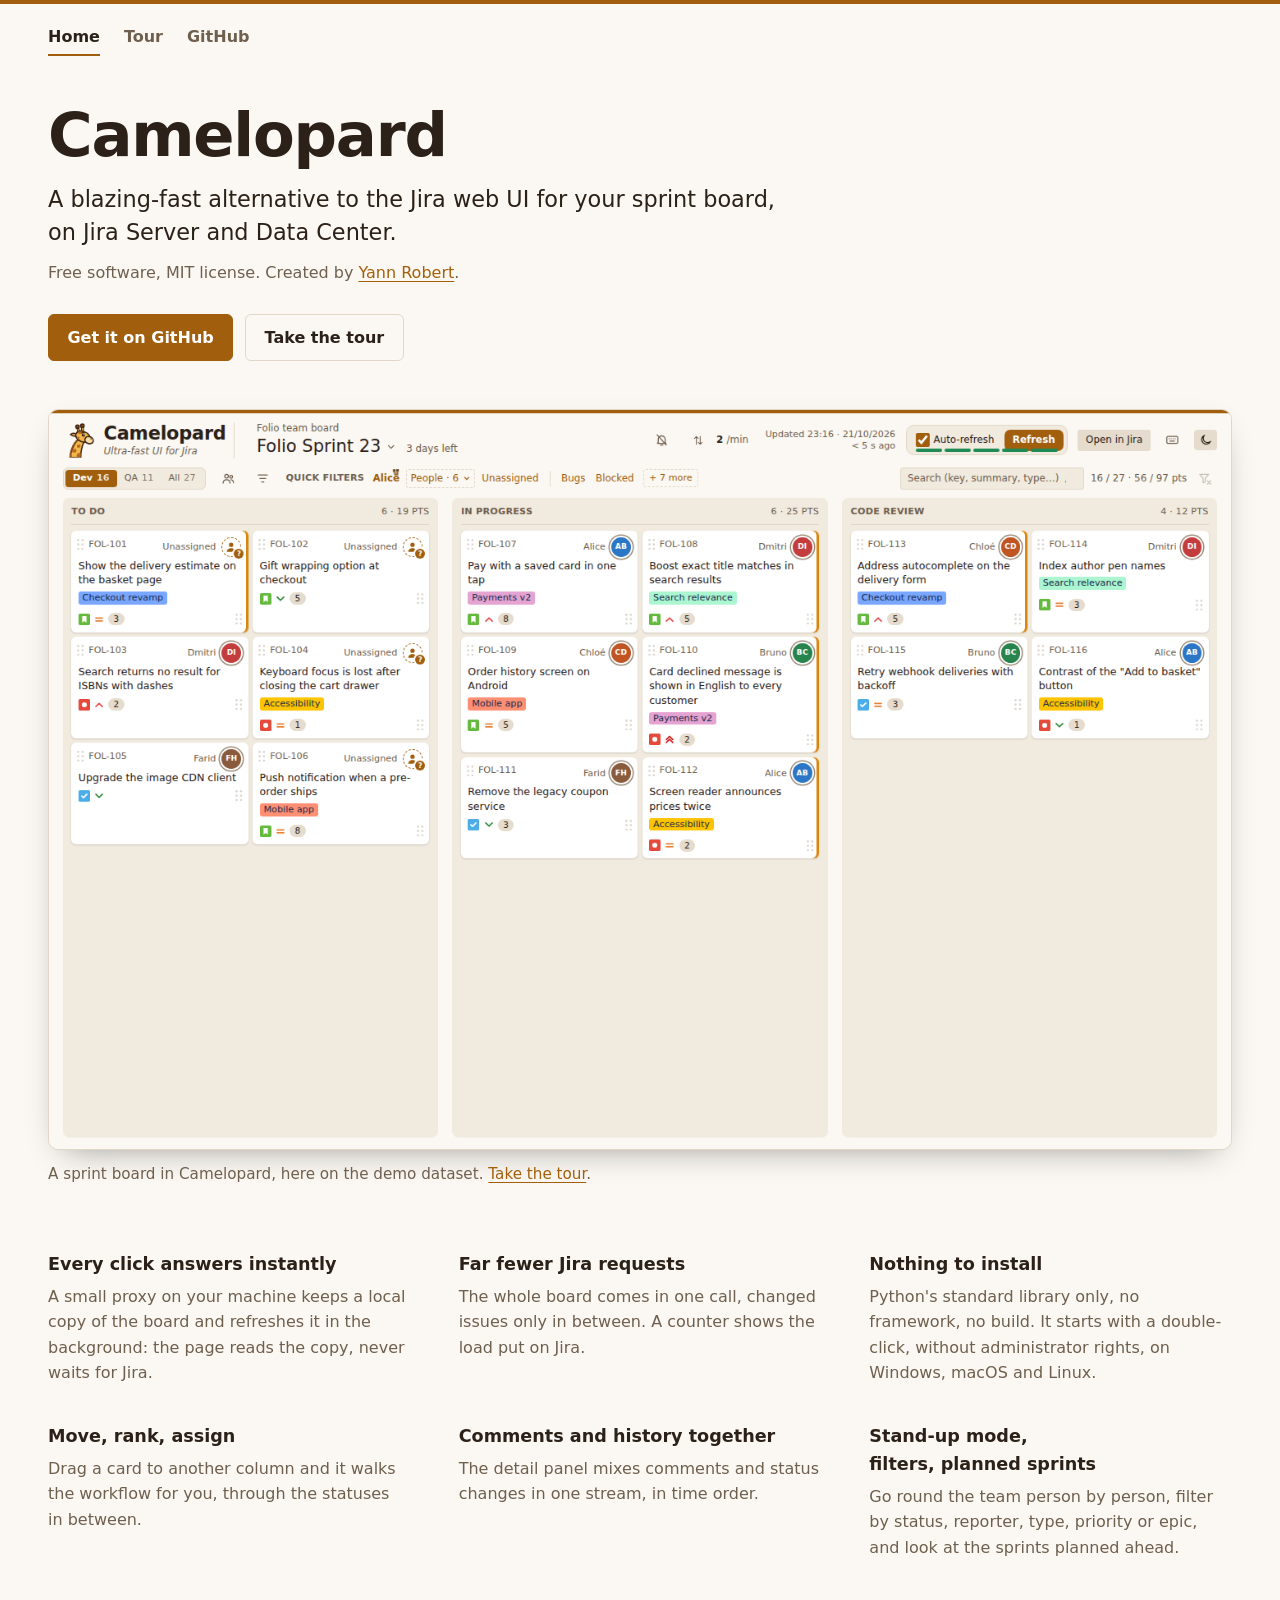
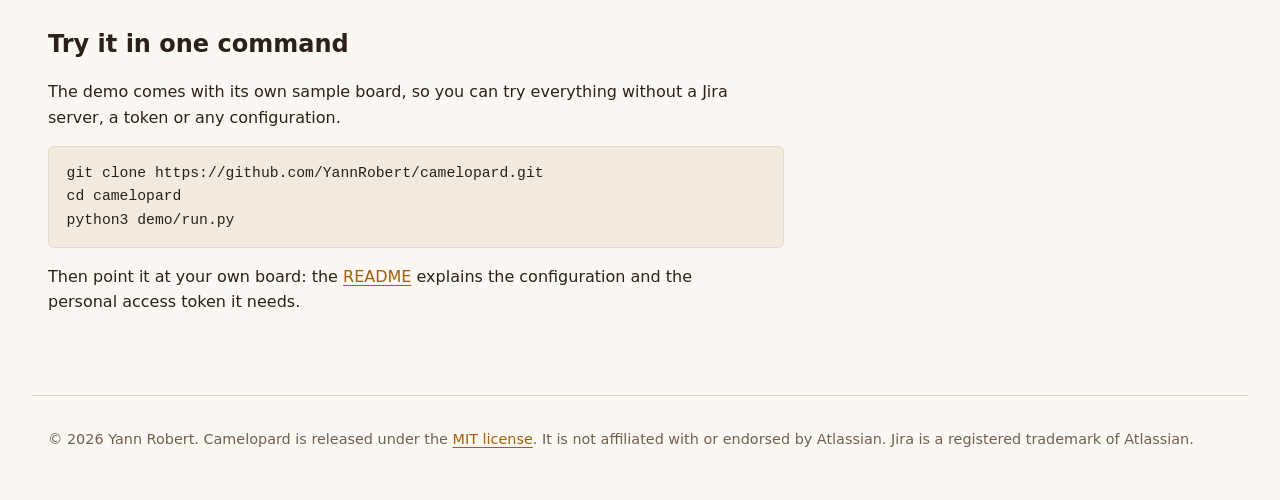
==== camelopard/index.html @ 0a6c8cde "Publish Camelopard's website: home page and tour, with the board's screenshots and a video of the de" ====
<!doctype html>
<html lang="en">
<head>
<meta charset="utf-8">
<meta name="viewport" content="width=device-width, initial-scale=1">
<title>Camelopard: a fast sprint board for Jira Server and Data Center</title>
<meta name="description" content="Camelopard is a blazing-fast alternative to the Jira web UI for your sprint board. A small local proxy, Python standard library only, keeps a cache of your Jira Server / Data Center board so every click answers instantly. Free software by Yann Robert, MIT license.">
<meta name="author" content="Yann Robert">
<link rel="canonical" href="https://yannrobert.github.io/camelopard/">
<meta property="og:type" content="website">
<meta property="og:title" content="Camelopard: a fast sprint board for Jira">
<meta property="og:description" content="A blazing-fast alternative to the Jira web UI for your sprint board, for Jira Server and Data Center.">
<meta property="og:url" content="https://yannrobert.github.io/camelopard/">
<meta property="og:image" content="https://yannrobert.github.io/camelopard/board-dark.png">
<meta name="twitter:card" content="summary_large_image">
<script type="application/ld+json">
{
  "@context": "https://schema.org",
  "@type": "SoftwareApplication",
  "name": "Camelopard",
  "description": "A blazing-fast alternative to the Jira web UI for your sprint board, for Jira Server and Data Center.",
  "applicationCategory": "DeveloperApplication",
  "operatingSystem": "Windows, macOS, Linux",
  "license": "https://opensource.org/licenses/MIT",
  "codeRepository": "https://github.com/YannRobert/camelopard",
  "url": "https://yannrobert.github.io/camelopard/",
  "image": "https://yannrobert.github.io/camelopard/board-dark.png",
  "offers": { "@type": "Offer", "price": "0", "priceCurrency": "EUR" },
  "author": { "@type": "Person", "name": "Yann Robert", "url": "https://github.com/YannRobert" }
}
</script>
<link rel="stylesheet" href="site.css">
</head>
<body>
<nav class="top"><a href="./" aria-current="page">Home</a><a href="tour.html">Tour</a><a href="https://github.com/YannRobert/camelopard">GitHub</a></nav>
<main>
  <header>
    <h1>Camelopard</h1>
    <p class="lede">A blazing-fast alternative to the Jira web UI for your sprint board, on Jira Server and Data Center.</p>
    <p class="byline">Free software, MIT license. Created by <a href="https://github.com/YannRobert">Yann Robert</a>.</p>
    <div class="actions">
      <a class="button primary" href="https://github.com/YannRobert/camelopard">Get it on GitHub</a>
      <a class="button" href="tour.html">Take the tour</a>
    </div>
  </header>

  <figure>
    <picture>
      <source srcset="board-light.png" media="(prefers-color-scheme: light)">
      <img src="board-dark.png" width="1440" height="900" alt="Camelopard showing a sprint board: To Do, In Progress and Code Review columns with issue cards, quick filters and the sprint's remaining days.">
    </picture>
    <figcaption>A sprint board in Camelopard, here on the demo dataset. <a href="tour.html">Take the tour</a>.</figcaption>
  </figure>

  <ul class="features">
    <li><h2>Every click answers instantly</h2><p>A small proxy on your machine keeps a local copy of the board and refreshes it in the background: the page reads the copy, never waits for Jira.</p></li>
    <li><h2>Far fewer Jira requests</h2><p>The whole board comes in one call, changed issues only in between. A counter shows the load put on Jira.</p></li>
    <li><h2>Nothing to install</h2><p>Python's standard library only, no framework, no build. It starts with a double-click, without administrator rights, on Windows, macOS and Linux.</p></li>
    <li><h2>Move, rank, assign</h2><p>Drag a card to another column and it walks the workflow for you, through the statuses in between.</p></li>
    <li><h2>Comments and history together</h2><p>The detail panel mixes comments and status changes in one stream, in time order.</p></li>
    <li><h2>Stand-up mode, filters, planned sprints</h2><p>Go round the team person by person, filter by status, reporter, type, priority or epic, and look at the sprints planned ahead.</p></li>
  </ul>

  <section>
    <h2>Try it in one command</h2>
    <p>The demo comes with its own sample board, so you can try everything without a Jira server, a token or any configuration.</p>
    <pre><code>git clone https://github.com/YannRobert/camelopard.git
cd camelopard
python3 demo/run.py</code></pre>
    <p>Then point it at your own board: the <a href="https://github.com/YannRobert/camelopard#configuration">README</a> explains the configuration and the personal access token it needs.</p>
  </section>
</main>
<footer>
  © 2026 Yann Robert. Camelopard is released under the <a href="https://github.com/YannRobert/camelopard/blob/develop/LICENSE">MIT license</a>.
  It is not affiliated with or endorsed by Atlassian. Jira is a registered trademark of Atlassian.
</footer>
</body>
</html>
---- camelopard/site.css ----
/* Shared by the project's pages, in the tool's own palette. */
:root {
  color-scheme: dark;
  --bg: #1f1b17; --surface: #2d2822; --border: #4a4239;
  --text: #ebe2d6; --muted: #b5a797; --accent: #e8a33d; --accent-fg: #171411; --link: #f2b65e;
  --page: 76rem;
}
@media (prefers-color-scheme: light) {
  :root {
    color-scheme: light;
    --bg: #fbf8f3; --surface: #f1eadf; --border: #e2d7c7;
    --text: #2b2118; --muted: #6f5f4e; --accent: #a15f0d; --accent-fg: #ffffff; --link: #a35f0a;
  }
}
* { box-sizing: border-box; }
::selection { background: var(--accent); color: var(--accent-fg); }
body {
  margin: 0; background: var(--bg); color: var(--text); line-height: 1.6;
  font-family: system-ui, -apple-system, "Segoe UI", Roboto, Ubuntu, sans-serif;
  border-top: 4px solid var(--accent);
}
/* Prose avoids a lone last word; headings even out their lines. */
p, li, figcaption { text-wrap: pretty; }
h1, h2 { text-wrap: balance; }
main { max-width: var(--page); margin: 0 auto; padding: 3rem 1rem 2rem; }
a { color: var(--link); text-underline-offset: 0.2em; }
a:focus-visible, .button:focus-visible, video:focus-visible { outline: 2px solid var(--accent); outline-offset: 3px; border-radius: 4px; }

nav.top { max-width: var(--page); margin: 0 auto; padding: 1rem 1rem 0; display: flex; gap: 1.5rem; font-weight: 600; }
nav.top a { text-decoration: none; color: var(--muted); padding: 0.25rem 0; border-bottom: 2px solid transparent; }
nav.top a:hover { color: var(--text); }
nav.top a[aria-current] { color: var(--text); border-bottom-color: var(--accent); }

header { max-width: 60rem; }
h1 { margin: 0; font-size: clamp(2.4rem, 6vw, 3.8rem); font-weight: 800; letter-spacing: -0.02em; line-height: 1.05; }
.lede { margin: 1rem 0 0; max-width: 46rem; font-size: clamp(1.1rem, 2.4vw, 1.4rem); line-height: 1.45; }
.byline { margin: 0.75rem 0 0; color: var(--muted); }
.actions { display: flex; flex-wrap: wrap; gap: 0.75rem; margin-top: 1.75rem; }
.button {
  display: inline-block; padding: 0.6rem 1.15rem; border-radius: 6px; font-weight: 600; text-decoration: none;
  border: 1px solid var(--border); color: var(--text); transition: background-color 120ms ease-out, border-color 120ms ease-out;
}
.button:hover { background: var(--surface); }
.button.primary { background: var(--accent); border-color: var(--accent); color: var(--accent-fg); }
.button.primary:hover { filter: brightness(1.08); }

figure { margin: 3rem 0 0; }
figure img, video, .shot img {
  display: block; width: 100%; height: auto; border: 1px solid var(--border); border-radius: 10px;
  background: var(--surface); box-shadow: 0 12px 32px -16px rgb(0 0 0 / 0.45);
}
figcaption { margin-top: 0.75rem; color: var(--muted); font-size: 0.95rem; }

.features { display: grid; grid-template-columns: repeat(auto-fit, minmax(19rem, 1fr)); gap: 2.25rem 3rem; margin: 4rem 0 0; padding: 0; list-style: none; }
.features h2 { margin: 0 0 0.35rem; font-size: 1.1rem; }
.features p { margin: 0; color: var(--muted); }

section { margin-top: 4rem; }
section > h2 { font-size: 1.5rem; margin: 0 0 0.6rem; }
section > p { max-width: 70ch; }
pre { margin: 0.8rem 0; max-width: 46rem; padding: 0.9rem 1.1rem; overflow-x: auto; background: var(--surface); border: 1px solid var(--border); border-radius: 6px; }
code { font-family: ui-monospace, SFMono-Regular, Consolas, monospace; font-size: 0.92em; }

/* Tour: on a wide screen each step's title and text sit side by side above the capture, using its width. */
.shots { display: grid; gap: 4.5rem; margin-top: 4rem; }
.shot { margin: 0; }
.shot .text { display: grid; gap: 0.4rem 3rem; margin-bottom: 1.25rem; }
.shot h2 { font-size: 1.35rem; margin: 0; line-height: 1.3; }
.shot p { margin: 0; color: var(--muted); max-width: 70ch; font-size: 1.05rem; }
@media (min-width: 56rem) {
  .shot .text { grid-template-columns: 16rem 1fr; align-items: baseline; }
}

footer { max-width: var(--page); margin: 2rem auto 0; padding: 2rem 1rem 3rem; color: var(--muted); font-size: 0.9rem; border-top: 1px solid var(--border); }
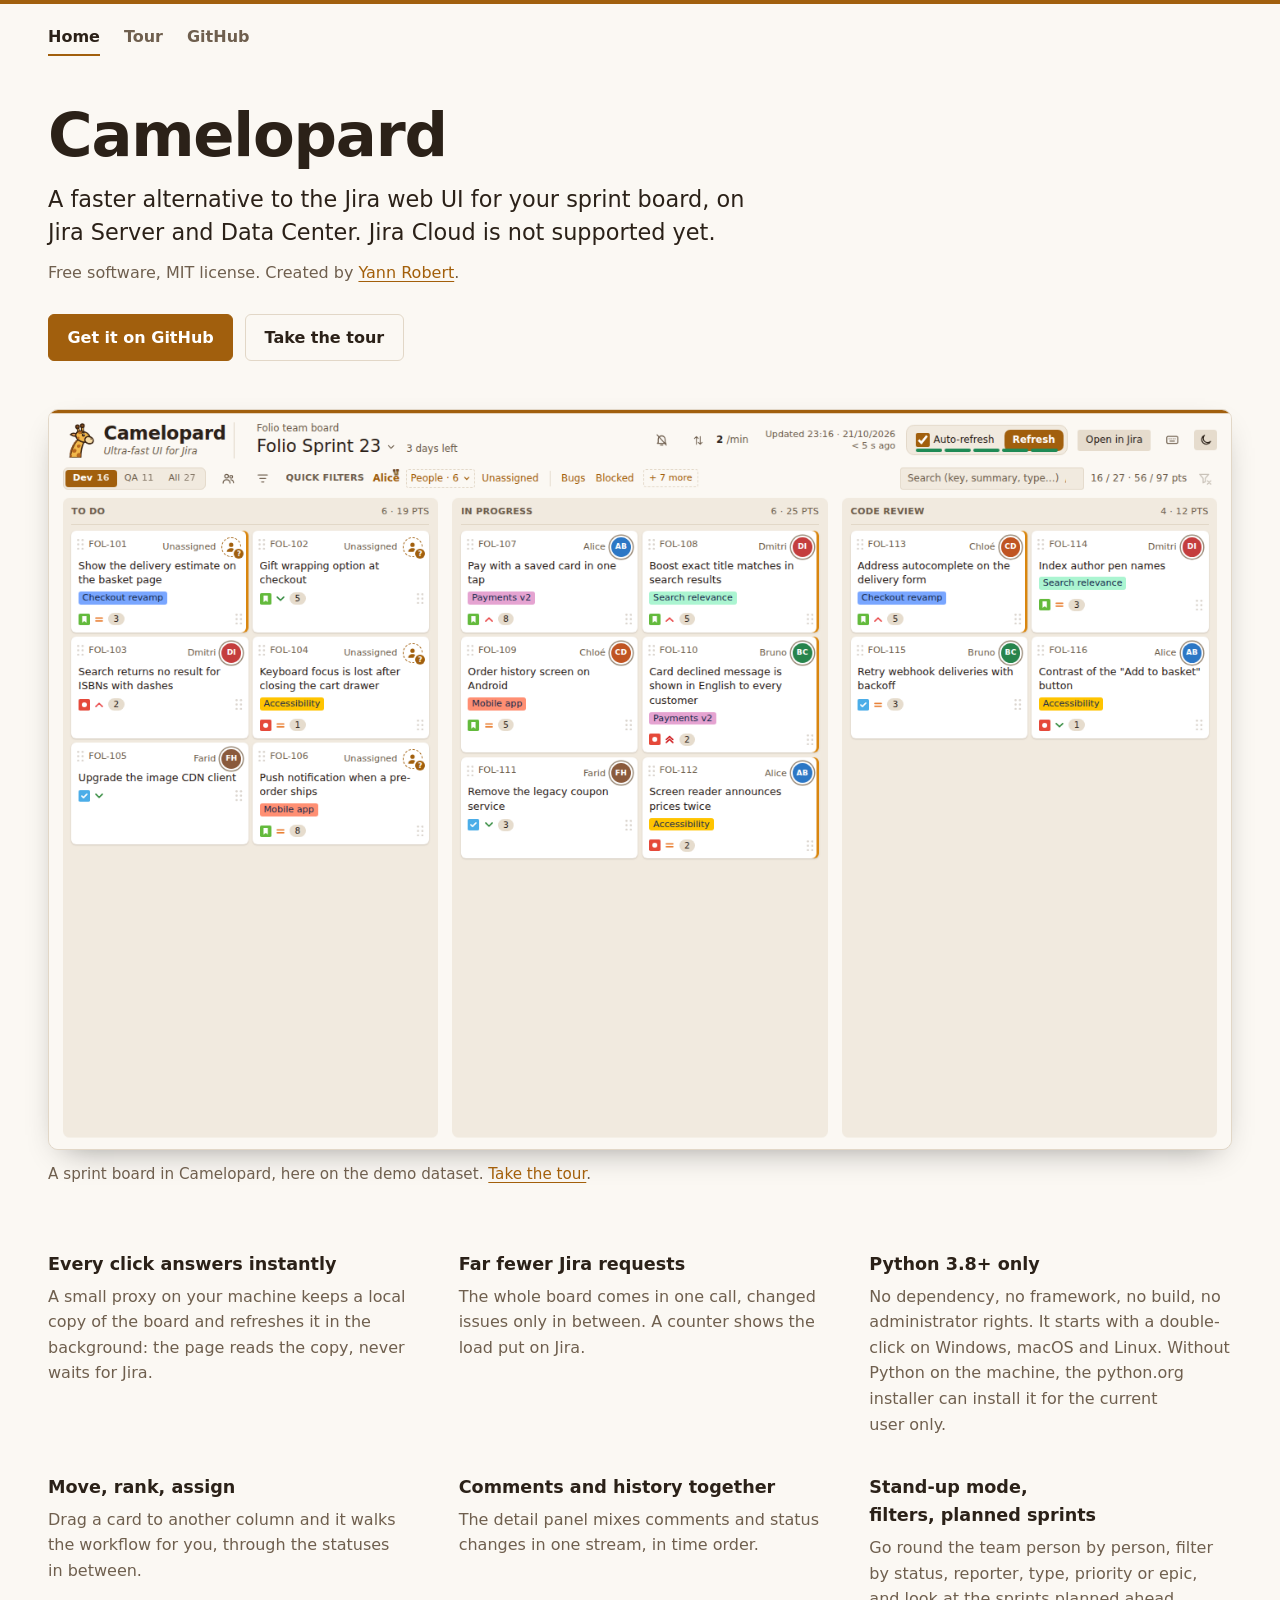
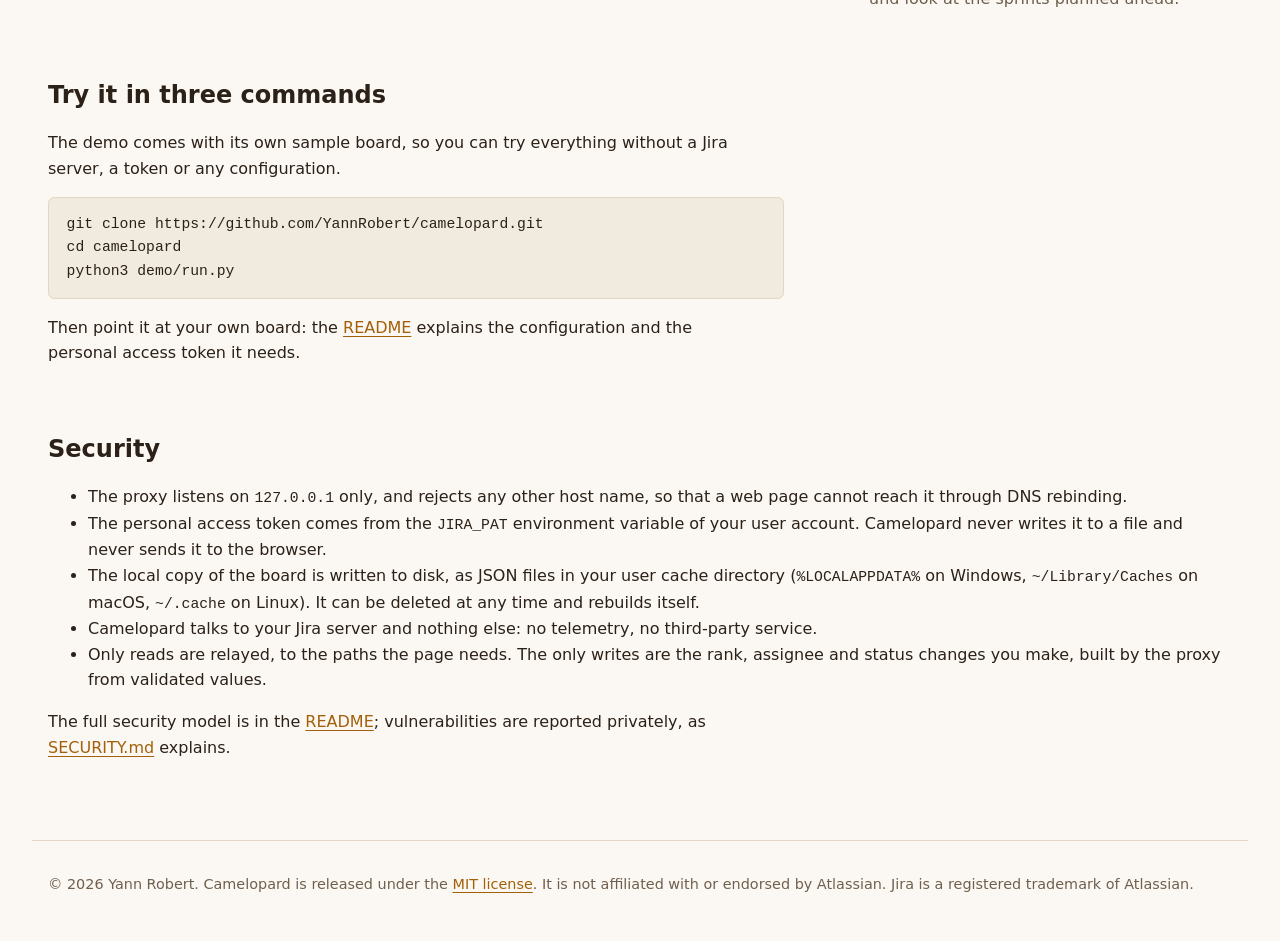
==== commit c7bea955: "Camelopard's home page: a security section, Python 3.8+ instead of "nothing to install", Jira Cloud " ====
--- a/camelopard/index.html
+++ b/camelopard/index.html
@@ -4,12 +4,12 @@
 <meta charset="utf-8">
 <meta name="viewport" content="width=device-width, initial-scale=1">
 <title>Camelopard: a fast sprint board for Jira Server and Data Center</title>
-<meta name="description" content="Camelopard is a blazing-fast alternative to the Jira web UI for your sprint board. A small local proxy, Python standard library only, keeps a cache of your Jira Server / Data Center board so every click answers instantly. Free software by Yann Robert, MIT license.">
+<meta name="description" content="Camelopard is a faster alternative to the Jira web UI for your sprint board. A small local proxy, Python 3.8+ standard library only, keeps a cache of your Jira Server / Data Center board so every click answers from your machine. Jira Cloud is not supported yet. Free software by Yann Robert, MIT license.">
 <meta name="author" content="Yann Robert">
 <link rel="canonical" href="https://yannrobert.github.io/camelopard/">
 <meta property="og:type" content="website">
 <meta property="og:title" content="Camelopard: a fast sprint board for Jira">
-<meta property="og:description" content="A blazing-fast alternative to the Jira web UI for your sprint board, for Jira Server and Data Center.">
+<meta property="og:description" content="A faster alternative to the Jira web UI for your sprint board, for Jira Server and Data Center.">
 <meta property="og:url" content="https://yannrobert.github.io/camelopard/">
 <meta property="og:image" content="https://yannrobert.github.io/camelopard/board-dark.png">
 <meta name="twitter:card" content="summary_large_image">
@@ -18,7 +18,7 @@
   "@context": "https://schema.org",
   "@type": "SoftwareApplication",
   "name": "Camelopard",
-  "description": "A blazing-fast alternative to the Jira web UI for your sprint board, for Jira Server and Data Center.",
+  "description": "A faster alternative to the Jira web UI for your sprint board, for Jira Server and Data Center.",
   "applicationCategory": "DeveloperApplication",
   "operatingSystem": "Windows, macOS, Linux",
   "license": "https://opensource.org/licenses/MIT",
@@ -36,7 +36,7 @@
 <main>
   <header>
     <h1>Camelopard</h1>
-    <p class="lede">A blazing-fast alternative to the Jira web UI for your sprint board, on Jira Server and Data Center.</p>
+    <p class="lede">A faster alternative to the Jira web UI for your sprint board, on Jira Server and Data Center. Jira Cloud is not supported yet.</p>
     <p class="byline">Free software, MIT license. Created by <a href="https://github.com/YannRobert">Yann Robert</a>.</p>
     <div class="actions">
       <a class="button primary" href="https://github.com/YannRobert/camelopard">Get it on GitHub</a>
@@ -55,19 +55,30 @@
   <ul class="features">
     <li><h2>Every click answers instantly</h2><p>A small proxy on your machine keeps a local copy of the board and refreshes it in the background: the page reads the copy, never waits for Jira.</p></li>
     <li><h2>Far fewer Jira requests</h2><p>The whole board comes in one call, changed issues only in between. A counter shows the load put on Jira.</p></li>
-    <li><h2>Nothing to install</h2><p>Python's standard library only, no framework, no build. It starts with a double-click, without administrator rights, on Windows, macOS and Linux.</p></li>
+    <li><h2>Python 3.8+ only</h2><p>No dependency, no framework, no build, no administrator rights. It starts with a double-click on Windows, macOS and Linux. Without Python on the machine, the python.org installer can install it for the current user only.</p></li>
     <li><h2>Move, rank, assign</h2><p>Drag a card to another column and it walks the workflow for you, through the statuses in between.</p></li>
     <li><h2>Comments and history together</h2><p>The detail panel mixes comments and status changes in one stream, in time order.</p></li>
     <li><h2>Stand-up mode, filters, planned sprints</h2><p>Go round the team person by person, filter by status, reporter, type, priority or epic, and look at the sprints planned ahead.</p></li>
   </ul>
 
   <section>
-    <h2>Try it in one command</h2>
+    <h2>Try it in three commands</h2>
     <p>The demo comes with its own sample board, so you can try everything without a Jira server, a token or any configuration.</p>
     <pre><code>git clone https://github.com/YannRobert/camelopard.git
 cd camelopard
 python3 demo/run.py</code></pre>
     <p>Then point it at your own board: the <a href="https://github.com/YannRobert/camelopard#configuration">README</a> explains the configuration and the personal access token it needs.</p>
+  </section>
+  <section>
+    <h2>Security</h2>
+    <ul>
+      <li>The proxy listens on <code>127.0.0.1</code> only, and rejects any other host name, so that a web page cannot reach it through DNS rebinding.</li>
+      <li>The personal access token comes from the <code>JIRA_PAT</code> environment variable of your user account. Camelopard never writes it to a file and never sends it to the browser.</li>
+      <li>The local copy of the board is written to disk, as JSON files in your user cache directory (<code>%LOCALAPPDATA%</code> on Windows, <code>~/Library/Caches</code> on macOS, <code>~/.cache</code> on Linux). It can be deleted at any time and rebuilds itself.</li>
+      <li>Camelopard talks to your Jira server and nothing else: no telemetry, no third-party service.</li>
+      <li>Only reads are relayed, to the paths the page needs. The only writes are the rank, assignee and status changes you make, built by the proxy from validated values.</li>
+    </ul>
+    <p>The full security model is in the <a href="https://github.com/YannRobert/camelopard#security">README</a>; vulnerabilities are reported privately, as <a href="https://github.com/YannRobert/camelopard/blob/develop/SECURITY.md">SECURITY.md</a> explains.</p>
   </section>
 </main>
 <footer>
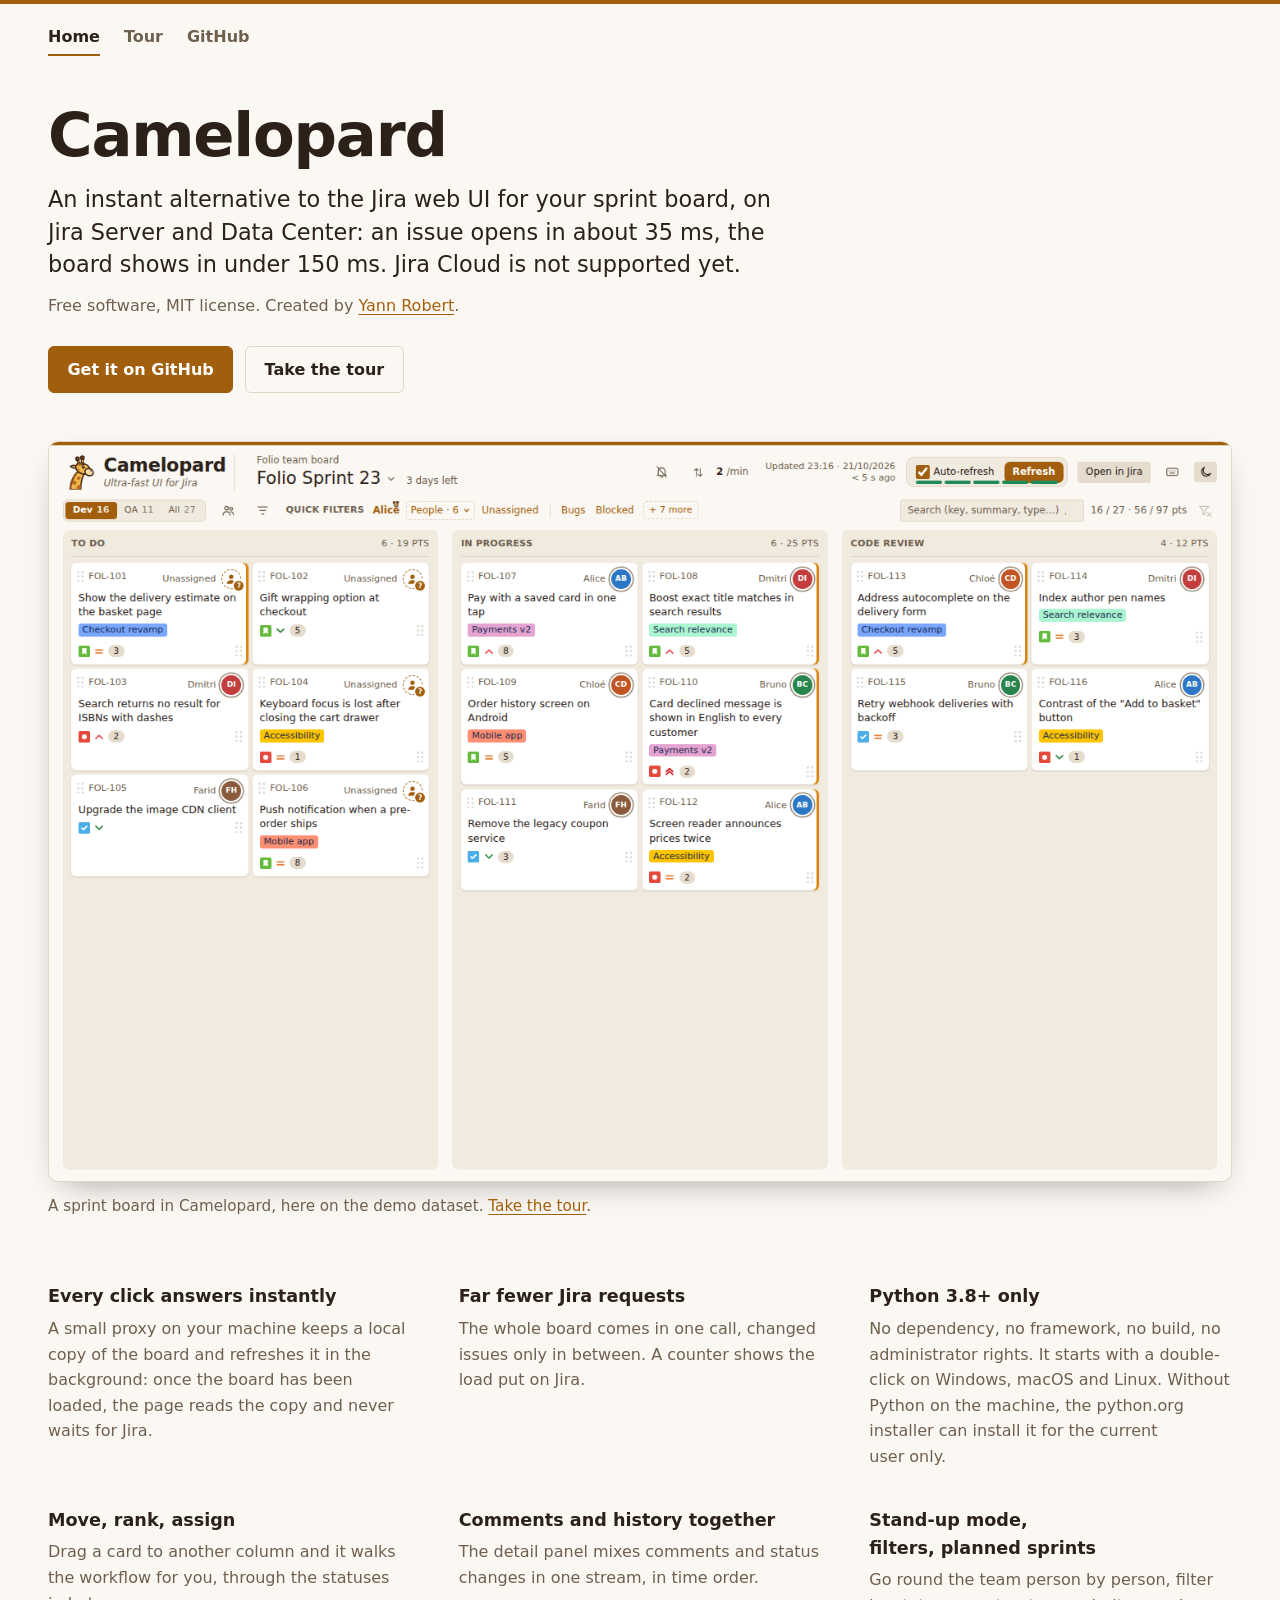
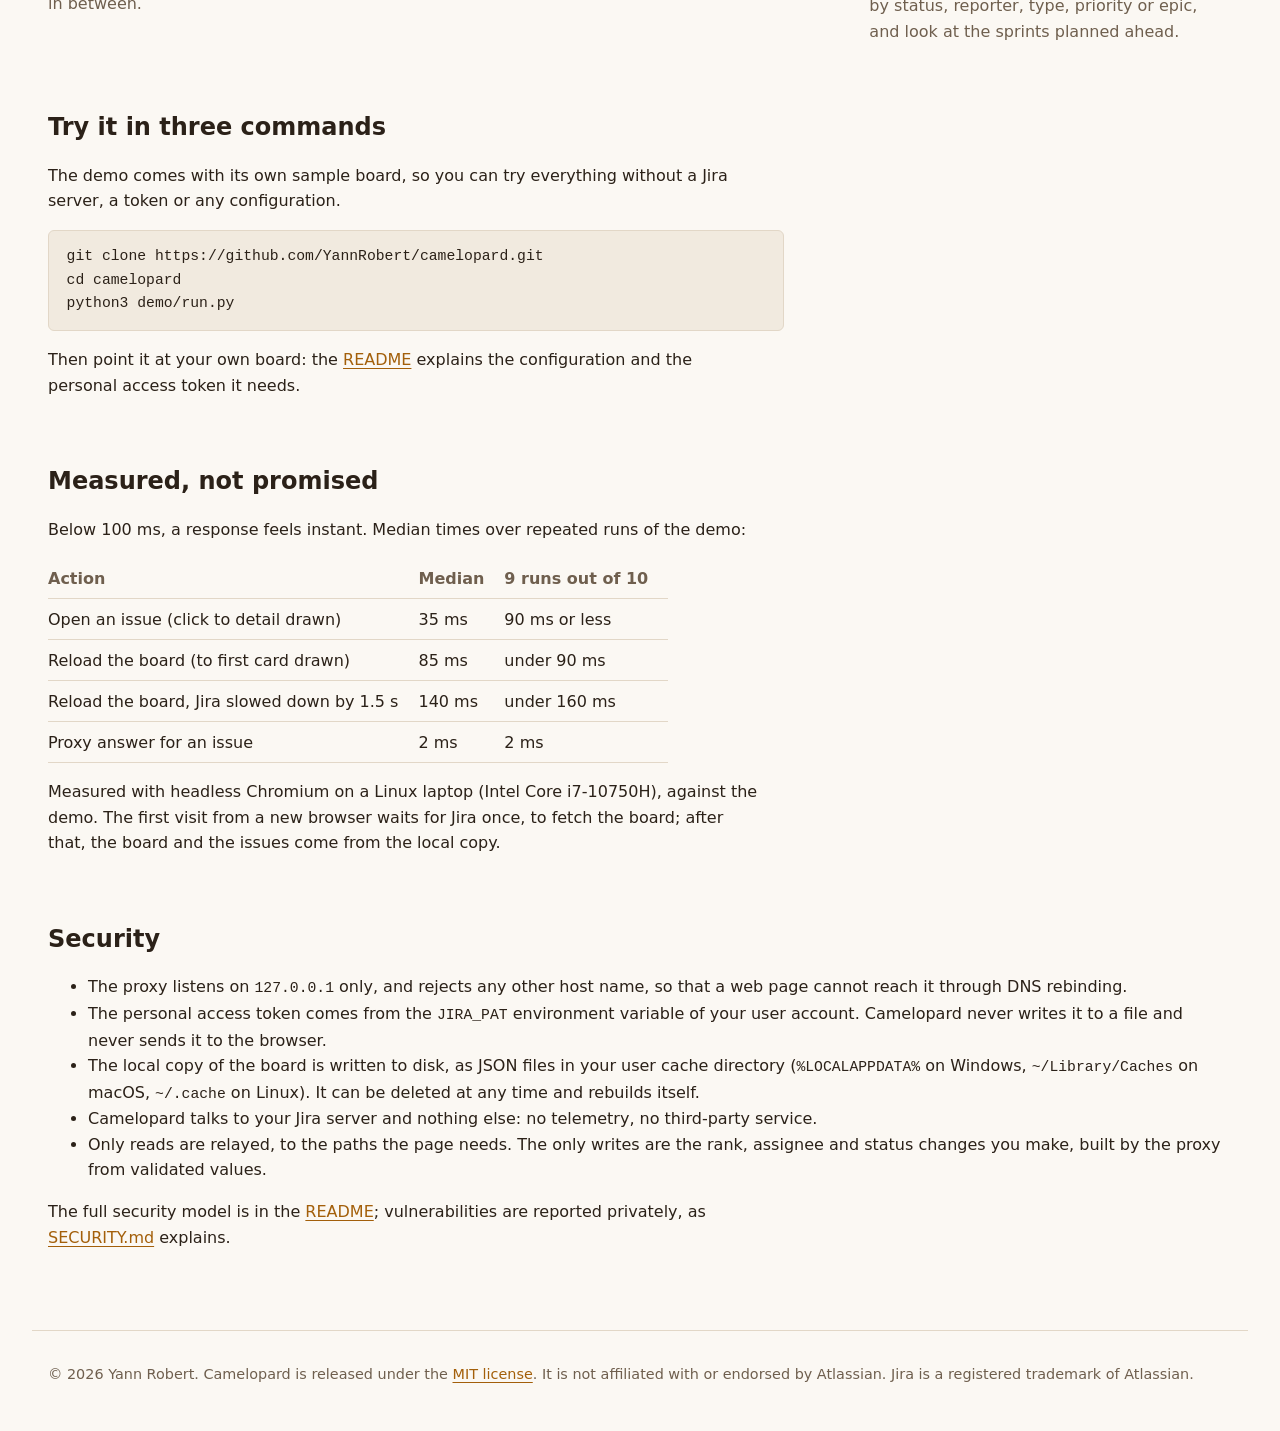
==== commit 79f50da4: "Camelopard's home page: instant again, with the measured response times, and the Google Search Conso" ====
--- a/camelopard/index.html
+++ b/camelopard/index.html
@@ -4,12 +4,12 @@
 <meta charset="utf-8">
 <meta name="viewport" content="width=device-width, initial-scale=1">
 <title>Camelopard: a fast sprint board for Jira Server and Data Center</title>
-<meta name="description" content="Camelopard is a faster alternative to the Jira web UI for your sprint board. A small local proxy, Python 3.8+ standard library only, keeps a cache of your Jira Server / Data Center board so every click answers from your machine. Jira Cloud is not supported yet. Free software by Yann Robert, MIT license.">
+<meta name="description" content="Camelopard is an instant alternative to the Jira web UI for your sprint board: an issue opens in about 35 ms, the board shows in under 150 ms. A small local proxy, Python 3.8+ standard library only, keeps a cache of your Jira Server / Data Center board so every click answers from your machine. Jira Cloud is not supported yet. Free software by Yann Robert, MIT license.">
 <meta name="author" content="Yann Robert">
 <link rel="canonical" href="https://yannrobert.github.io/camelopard/">
 <meta property="og:type" content="website">
 <meta property="og:title" content="Camelopard: a fast sprint board for Jira">
-<meta property="og:description" content="A faster alternative to the Jira web UI for your sprint board, for Jira Server and Data Center.">
+<meta property="og:description" content="An instant alternative to the Jira web UI for your sprint board, for Jira Server and Data Center: an issue opens in about 35 ms.">
 <meta property="og:url" content="https://yannrobert.github.io/camelopard/">
 <meta property="og:image" content="https://yannrobert.github.io/camelopard/board-dark.png">
 <meta name="twitter:card" content="summary_large_image">
@@ -18,7 +18,7 @@
   "@context": "https://schema.org",
   "@type": "SoftwareApplication",
   "name": "Camelopard",
-  "description": "A faster alternative to the Jira web UI for your sprint board, for Jira Server and Data Center.",
+  "description": "An instant alternative to the Jira web UI for your sprint board, for Jira Server and Data Center.",
   "applicationCategory": "DeveloperApplication",
   "operatingSystem": "Windows, macOS, Linux",
   "license": "https://opensource.org/licenses/MIT",
@@ -36,7 +36,7 @@
 <main>
   <header>
     <h1>Camelopard</h1>
-    <p class="lede">A faster alternative to the Jira web UI for your sprint board, on Jira Server and Data Center. Jira Cloud is not supported yet.</p>
+    <p class="lede">An instant alternative to the Jira web UI for your sprint board, on Jira Server and Data Center: an issue opens in about 35&nbsp;ms, the board shows in under 150&nbsp;ms. Jira Cloud is not supported yet.</p>
     <p class="byline">Free software, MIT license. Created by <a href="https://github.com/YannRobert">Yann Robert</a>.</p>
     <div class="actions">
       <a class="button primary" href="https://github.com/YannRobert/camelopard">Get it on GitHub</a>
@@ -53,7 +53,7 @@
   </figure>
 
   <ul class="features">
-    <li><h2>Every click answers instantly</h2><p>A small proxy on your machine keeps a local copy of the board and refreshes it in the background: the page reads the copy, never waits for Jira.</p></li>
+    <li><h2>Every click answers instantly</h2><p>A small proxy on your machine keeps a local copy of the board and refreshes it in the background: once the board has been loaded, the page reads the copy and never waits for Jira.</p></li>
     <li><h2>Far fewer Jira requests</h2><p>The whole board comes in one call, changed issues only in between. A counter shows the load put on Jira.</p></li>
     <li><h2>Python 3.8+ only</h2><p>No dependency, no framework, no build, no administrator rights. It starts with a double-click on Windows, macOS and Linux. Without Python on the machine, the python.org installer can install it for the current user only.</p></li>
     <li><h2>Move, rank, assign</h2><p>Drag a card to another column and it walks the workflow for you, through the statuses in between.</p></li>
@@ -69,6 +69,21 @@
 python3 demo/run.py</code></pre>
     <p>Then point it at your own board: the <a href="https://github.com/YannRobert/camelopard#configuration">README</a> explains the configuration and the personal access token it needs.</p>
   </section>
+  <section>
+    <h2>Measured, not promised</h2>
+    <p>Below 100&nbsp;ms, a response feels instant. Median times over repeated runs of the demo:</p>
+    <table>
+      <thead><tr><th>Action</th><th>Median</th><th>9 runs out of 10</th></tr></thead>
+      <tbody>
+        <tr><td>Open an issue (click to detail drawn)</td><td>35&nbsp;ms</td><td>90&nbsp;ms or less</td></tr>
+        <tr><td>Reload the board (to first card drawn)</td><td>85&nbsp;ms</td><td>under 90&nbsp;ms</td></tr>
+        <tr><td>Reload the board, Jira slowed down by 1.5&nbsp;s</td><td>140&nbsp;ms</td><td>under 160&nbsp;ms</td></tr>
+        <tr><td>Proxy answer for an issue</td><td>2&nbsp;ms</td><td>2&nbsp;ms</td></tr>
+      </tbody>
+    </table>
+    <p>Measured with headless Chromium on a Linux laptop (Intel Core i7-10750H), against the demo. The first visit from a new browser waits for Jira once, to fetch the board; after that, the board and the issues come from the local copy.</p>
+  </section>
+
   <section>
     <h2>Security</h2>
     <ul>
--- a/camelopard/site.css
+++ b/camelopard/site.css
@@ -60,6 +60,9 @@
 section > p { max-width: 70ch; }
 pre { margin: 0.8rem 0; max-width: 46rem; padding: 0.9rem 1.1rem; overflow-x: auto; background: var(--surface); border: 1px solid var(--border); border-radius: 6px; }
 code { font-family: ui-monospace, SFMono-Regular, Consolas, monospace; font-size: 0.92em; }
+table { border-collapse: collapse; margin: 0.8rem 0; font-variant-numeric: tabular-nums; }
+th, td { padding: 0.45rem 1.25rem 0.45rem 0; border-bottom: 1px solid var(--border); text-align: left; }
+th { color: var(--muted); font-weight: 600; }
 
 /* Tour: on a wide screen each step's title and text sit side by side above the capture, using its width. */
 .shots { display: grid; gap: 4.5rem; margin-top: 4rem; }
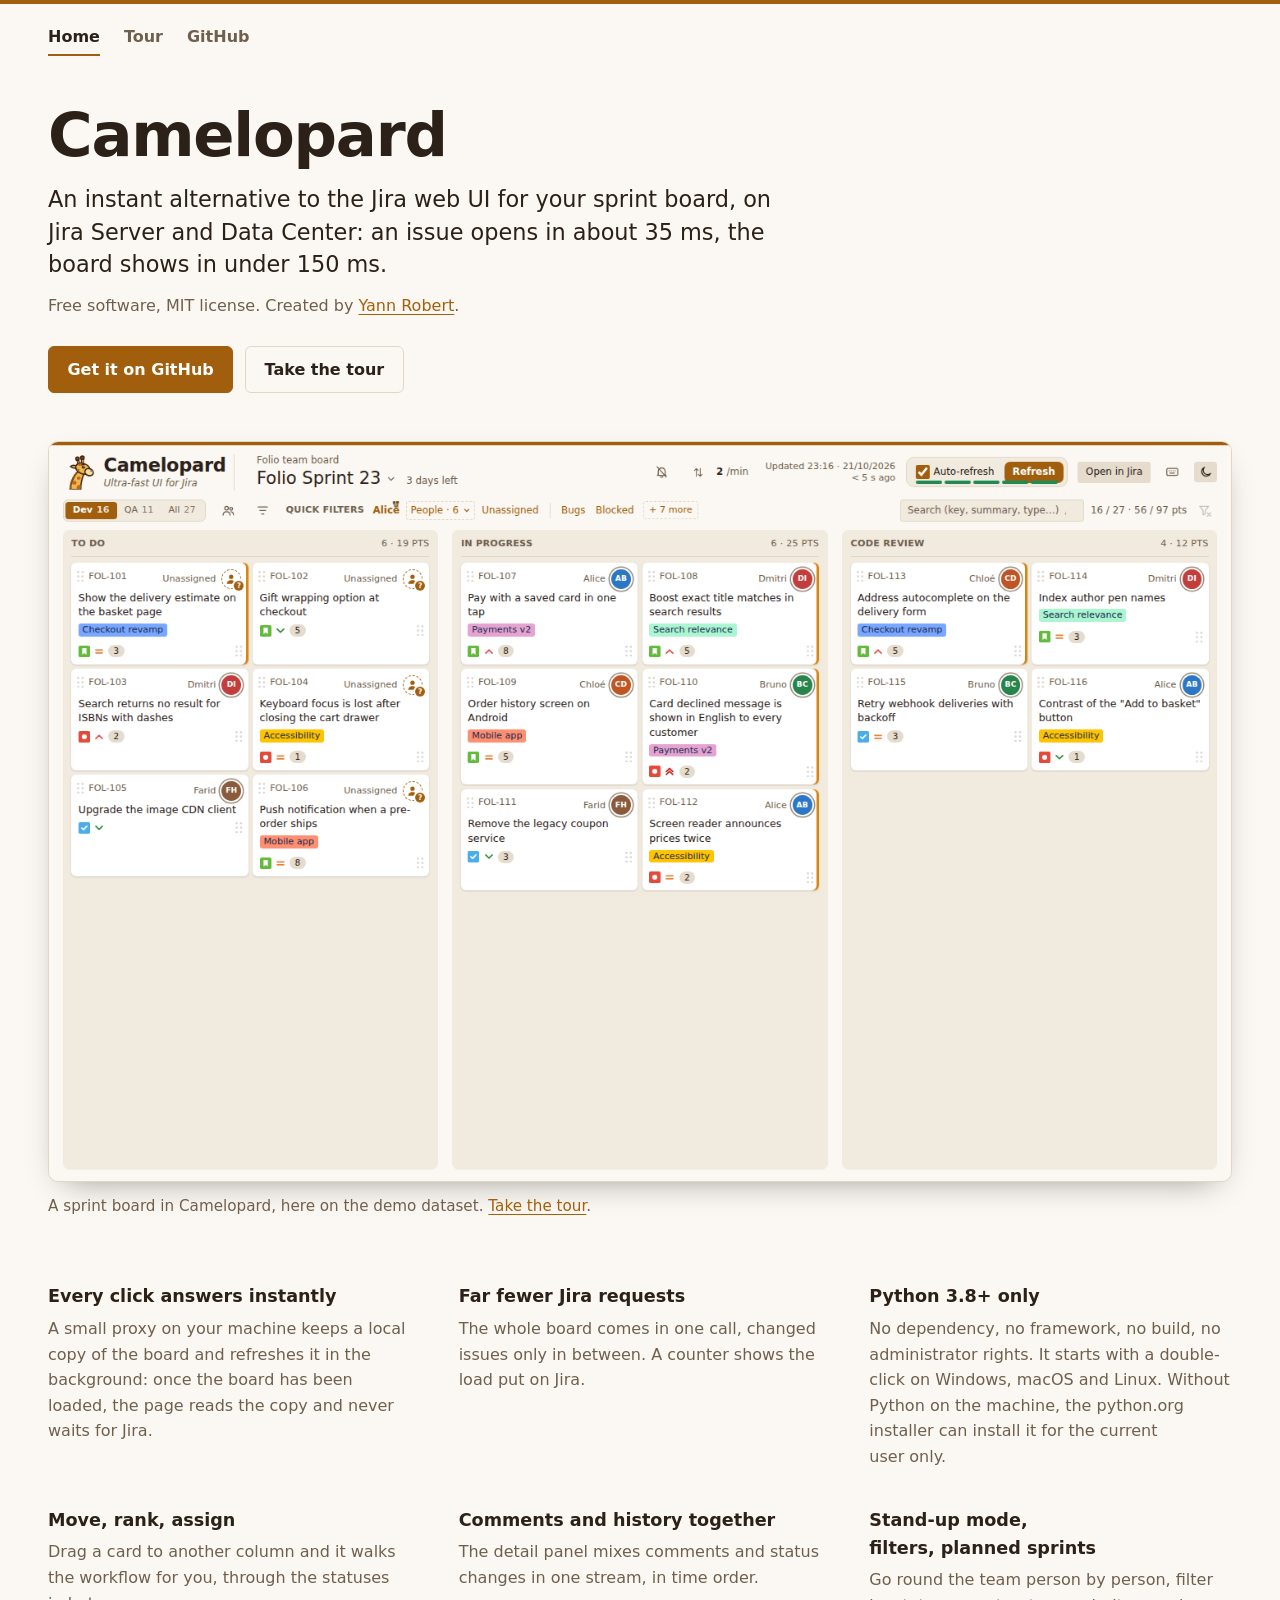
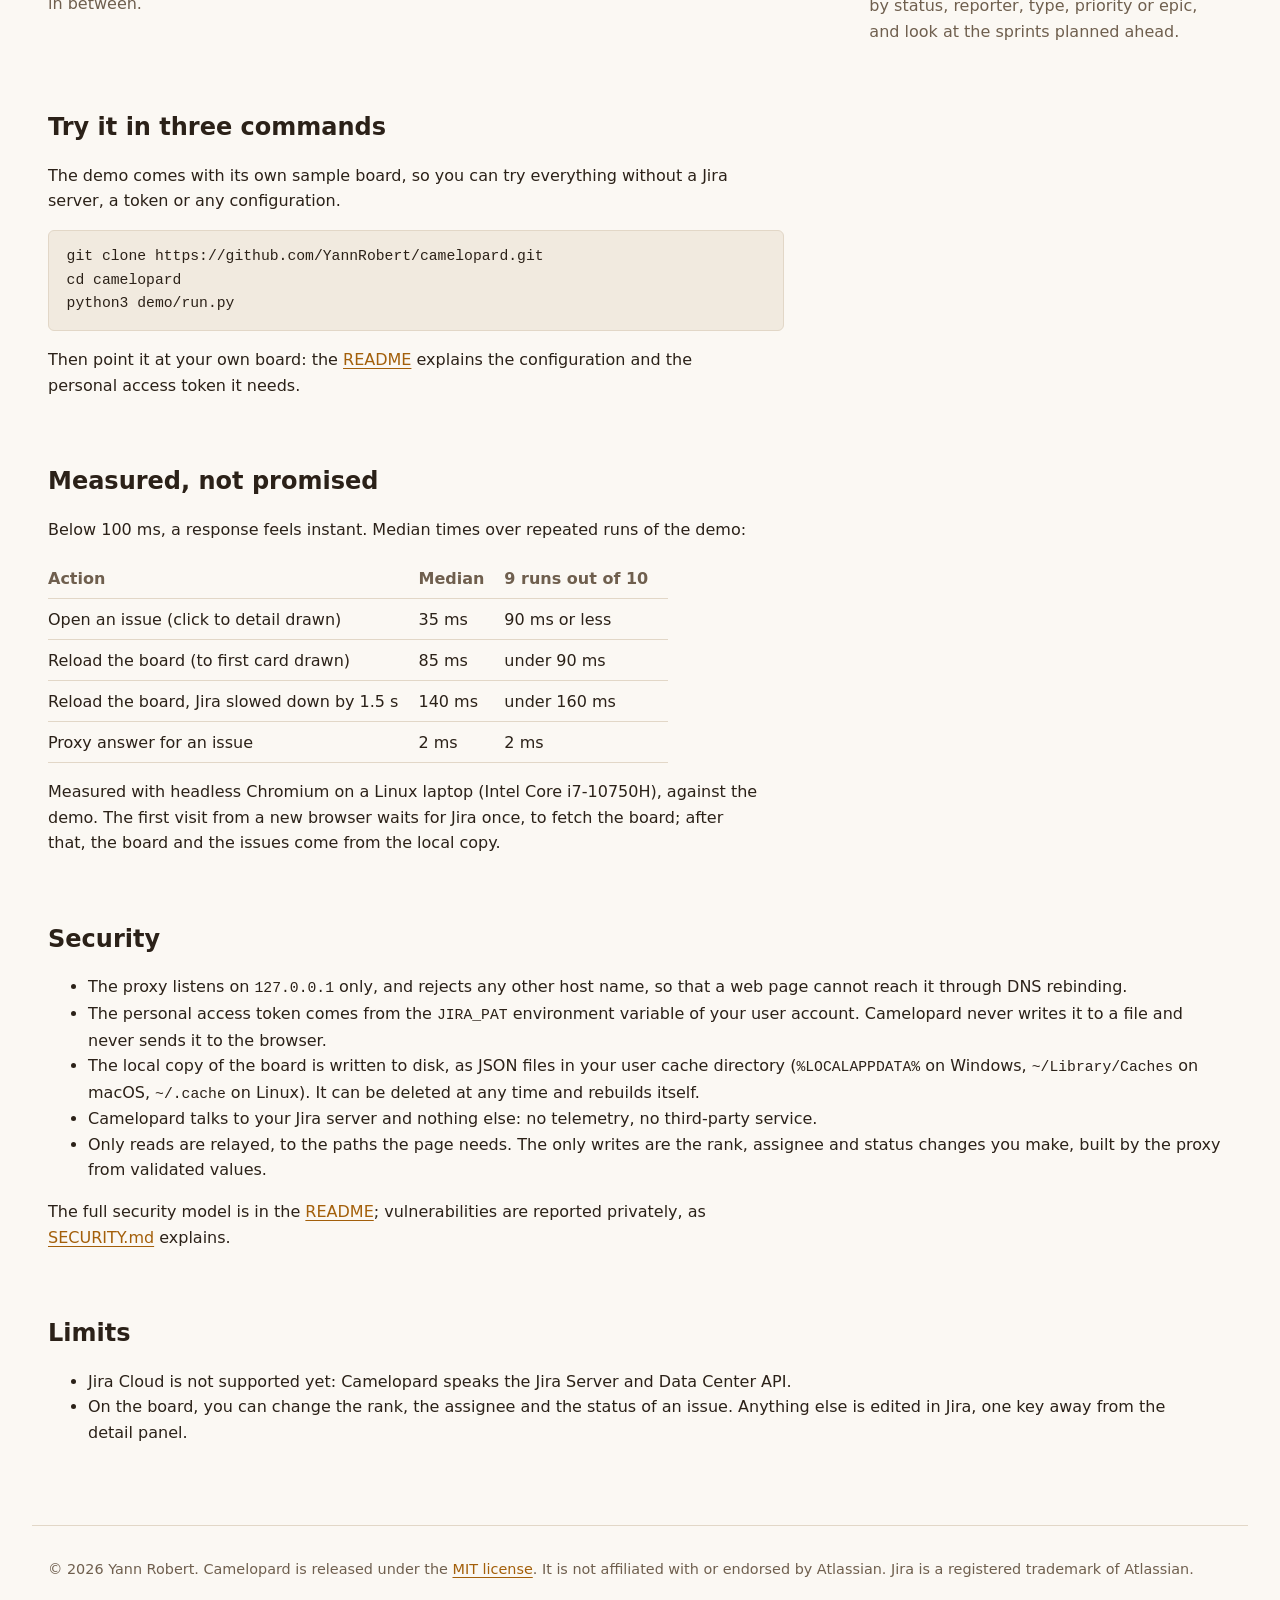
==== commit 61bd2cc2: "Camelopard's home page: the Jira Cloud note moves from the top to a Limits section" ====
--- a/camelopard/index.html
+++ b/camelopard/index.html
@@ -4,7 +4,7 @@
 <meta charset="utf-8">
 <meta name="viewport" content="width=device-width, initial-scale=1">
 <title>Camelopard: a fast sprint board for Jira Server and Data Center</title>
-<meta name="description" content="Camelopard is an instant alternative to the Jira web UI for your sprint board: an issue opens in about 35 ms, the board shows in under 150 ms. A small local proxy, Python 3.8+ standard library only, keeps a cache of your Jira Server / Data Center board so every click answers from your machine. Jira Cloud is not supported yet. Free software by Yann Robert, MIT license.">
+<meta name="description" content="Camelopard is an instant alternative to the Jira web UI for your sprint board: an issue opens in about 35 ms, the board shows in under 150 ms. A small local proxy, Python 3.8+ standard library only, keeps a cache of your Jira Server / Data Center board so every click answers from your machine. Free software by Yann Robert, MIT license.">
 <meta name="author" content="Yann Robert">
 <link rel="canonical" href="https://yannrobert.github.io/camelopard/">
 <meta property="og:type" content="website">
@@ -36,7 +36,7 @@
 <main>
   <header>
     <h1>Camelopard</h1>
-    <p class="lede">An instant alternative to the Jira web UI for your sprint board, on Jira Server and Data Center: an issue opens in about 35&nbsp;ms, the board shows in under 150&nbsp;ms. Jira Cloud is not supported yet.</p>
+    <p class="lede">An instant alternative to the Jira web UI for your sprint board, on Jira Server and Data Center: an issue opens in about 35&nbsp;ms, the board shows in under 150&nbsp;ms.</p>
     <p class="byline">Free software, MIT license. Created by <a href="https://github.com/YannRobert">Yann Robert</a>.</p>
     <div class="actions">
       <a class="button primary" href="https://github.com/YannRobert/camelopard">Get it on GitHub</a>
@@ -95,6 +95,13 @@
     </ul>
     <p>The full security model is in the <a href="https://github.com/YannRobert/camelopard#security">README</a>; vulnerabilities are reported privately, as <a href="https://github.com/YannRobert/camelopard/blob/develop/SECURITY.md">SECURITY.md</a> explains.</p>
   </section>
+  <section>
+    <h2>Limits</h2>
+    <ul>
+      <li>Jira Cloud is not supported yet: Camelopard speaks the Jira Server and Data Center API.</li>
+      <li>On the board, you can change the rank, the assignee and the status of an issue. Anything else is edited in Jira, one key away from the detail panel.</li>
+    </ul>
+  </section>
 </main>
 <footer>
   © 2026 Yann Robert. Camelopard is released under the <a href="https://github.com/YannRobert/camelopard/blob/develop/LICENSE">MIT license</a>.
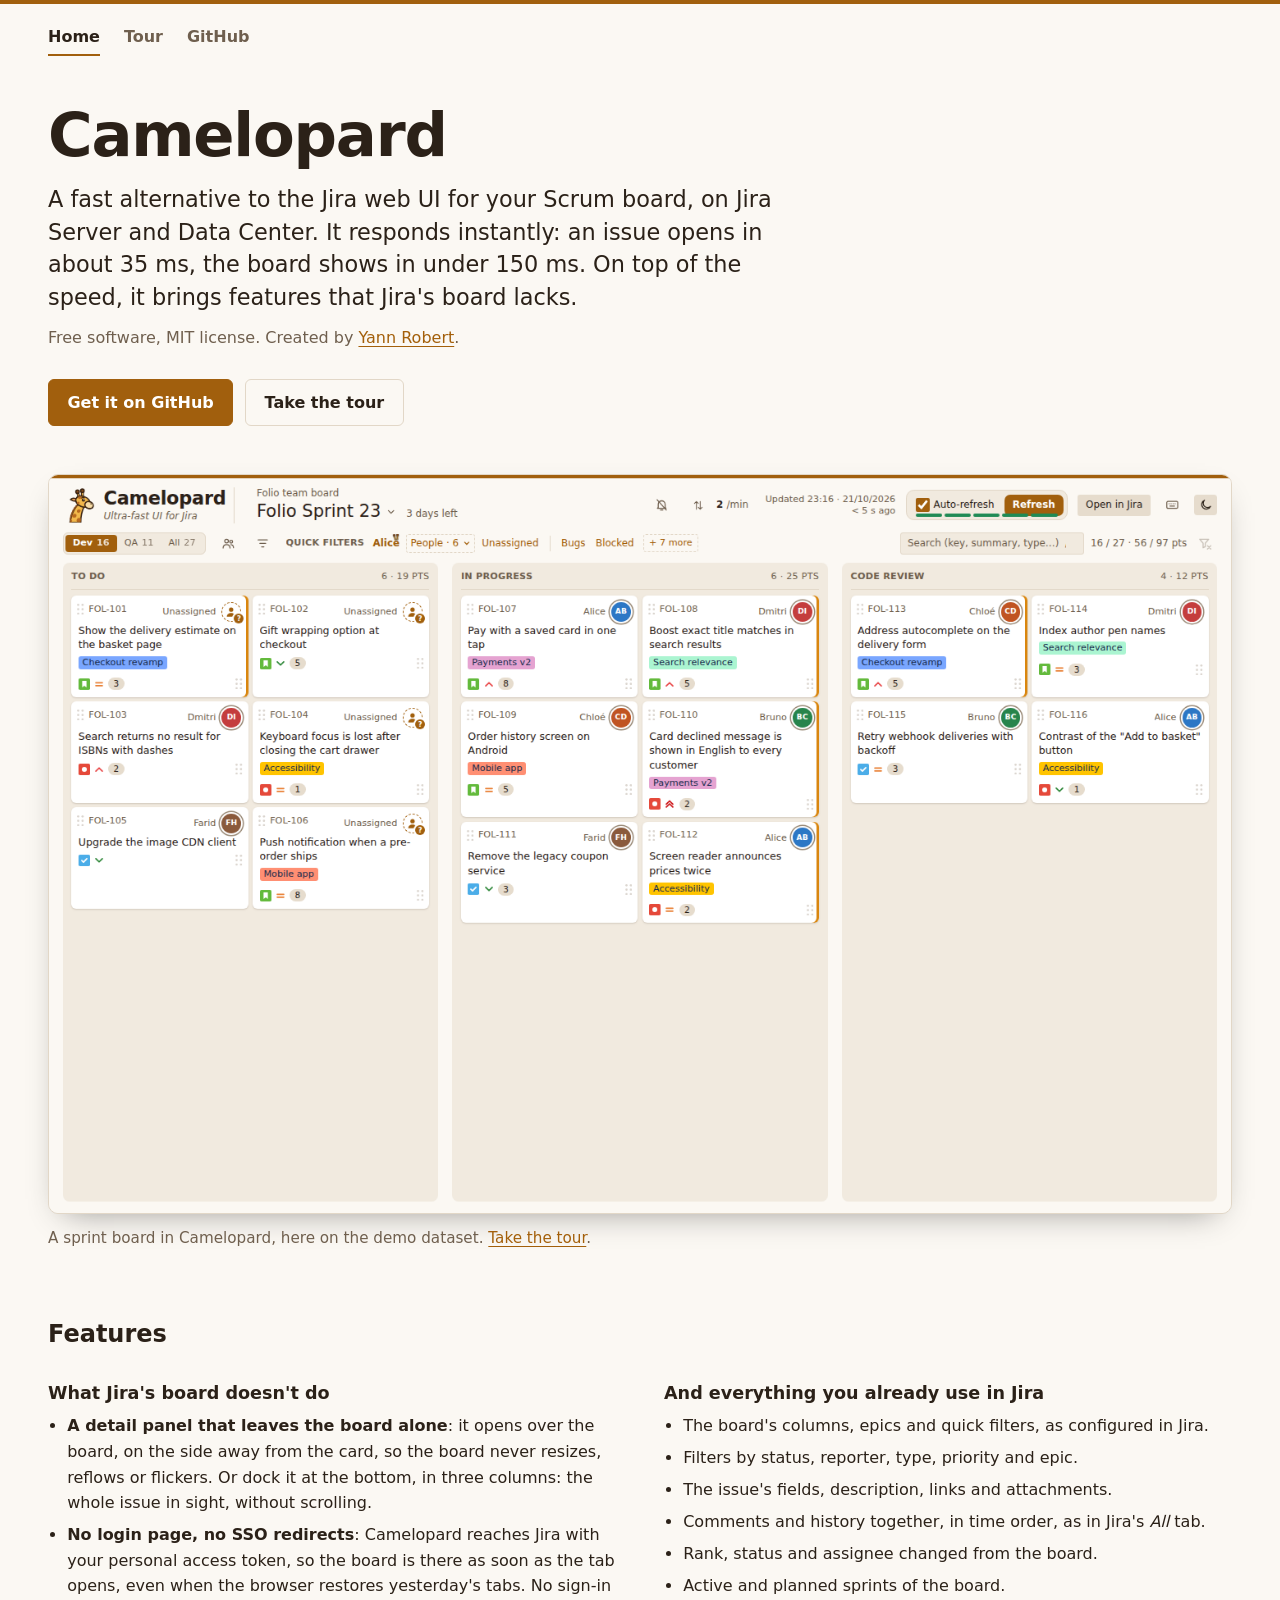
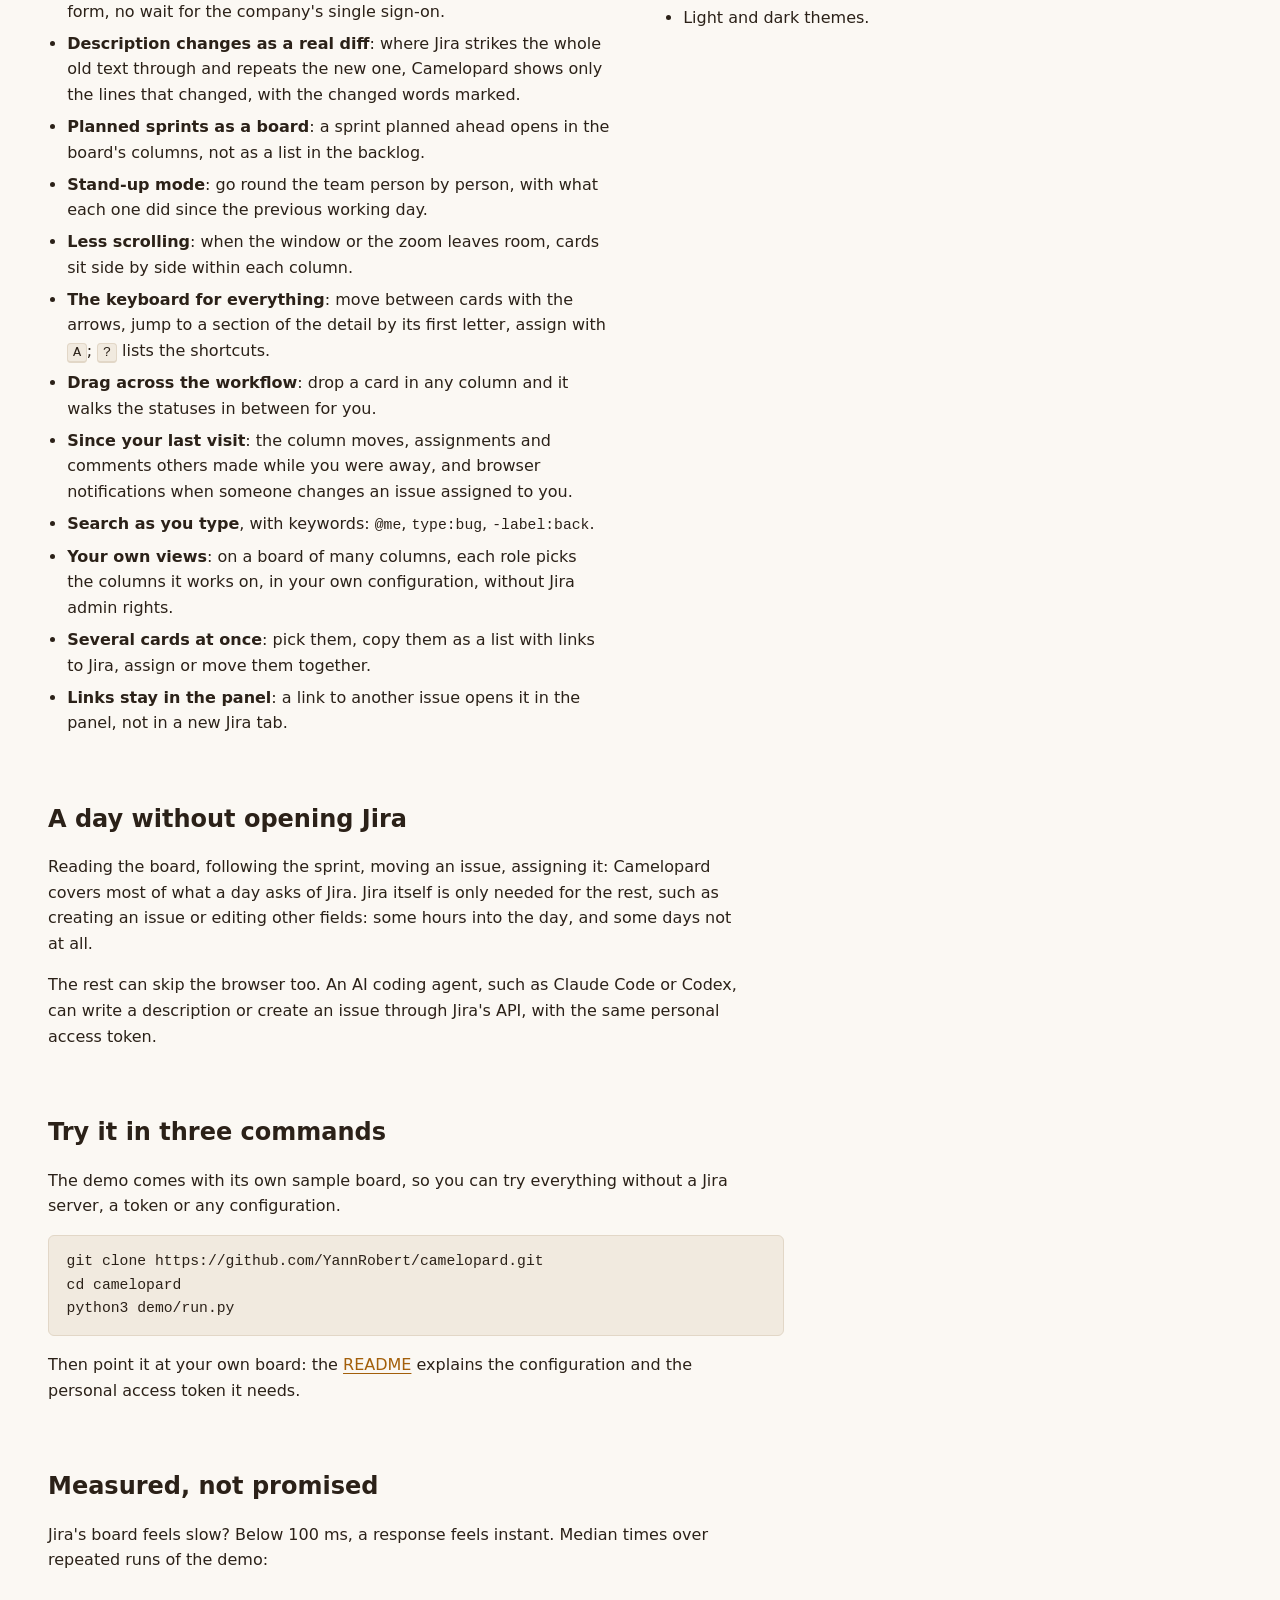
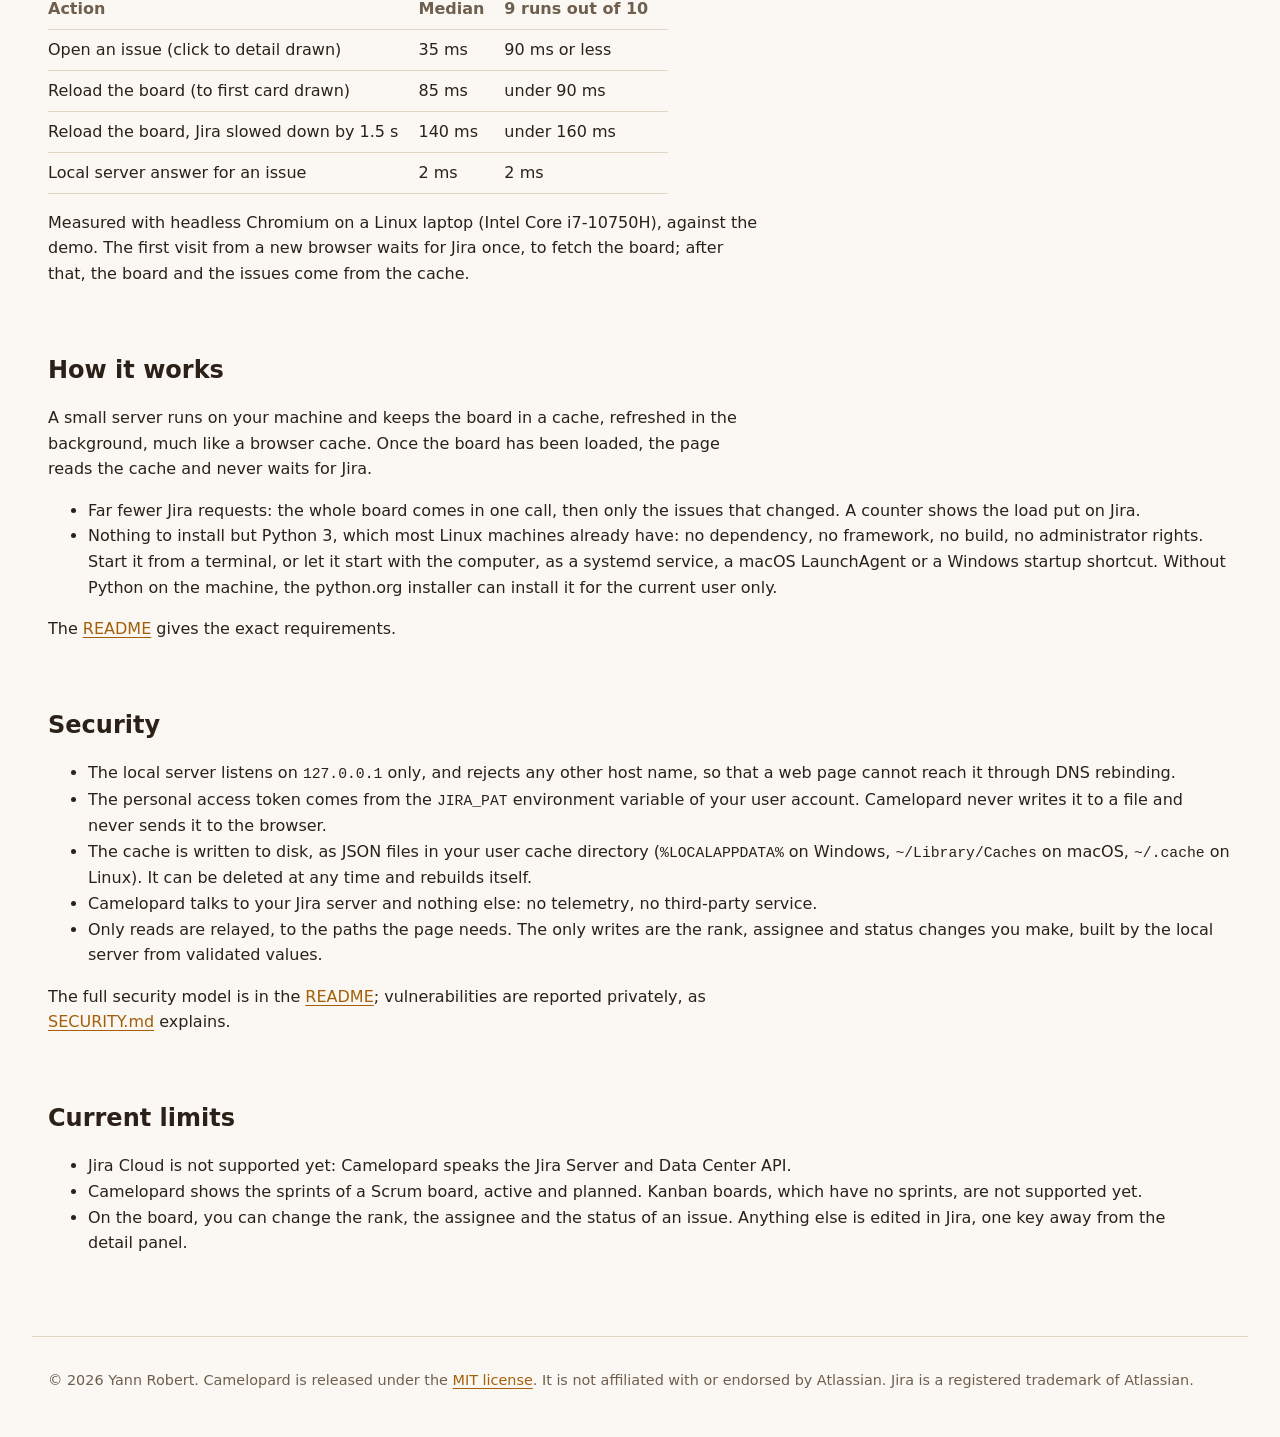
==== commit 7d24abcc: "Camelopard's home page rewritten around what users get: a fast alternative to the Jira UI, the featu" ====
--- a/camelopard/index.html
+++ b/camelopard/index.html
@@ -3,13 +3,13 @@
 <head>
 <meta charset="utf-8">
 <meta name="viewport" content="width=device-width, initial-scale=1">
-<title>Camelopard: a fast sprint board for Jira Server and Data Center</title>
-<meta name="description" content="Camelopard is an instant alternative to the Jira web UI for your sprint board: an issue opens in about 35 ms, the board shows in under 150 ms. A small local proxy, Python 3.8+ standard library only, keeps a cache of your Jira Server / Data Center board so every click answers from your machine. Free software by Yann Robert, MIT license.">
+<title>Camelopard: a fast alternative to the Jira UI, for Jira Server and Data Center</title>
+<meta name="description" content="Camelopard is a fast alternative to the Jira web UI for your Scrum board, on Jira Server and Data Center: an issue opens in about 35 ms, the board shows in under 150 ms. Plus a detail panel that leaves the board alone, description changes as a diff, planned sprints as a board and a stand-up mode. Free software, MIT license.">
 <meta name="author" content="Yann Robert">
 <link rel="canonical" href="https://yannrobert.github.io/camelopard/">
 <meta property="og:type" content="website">
-<meta property="og:title" content="Camelopard: a fast sprint board for Jira">
-<meta property="og:description" content="An instant alternative to the Jira web UI for your sprint board, for Jira Server and Data Center: an issue opens in about 35 ms.">
+<meta property="og:title" content="Camelopard: a fast alternative to the Jira UI">
+<meta property="og:description" content="A fast alternative to the Jira web UI for your Scrum board, on Jira Server and Data Center: an issue opens in about 35 ms.">
 <meta property="og:url" content="https://yannrobert.github.io/camelopard/">
 <meta property="og:image" content="https://yannrobert.github.io/camelopard/board-dark.png">
 <meta name="twitter:card" content="summary_large_image">
@@ -18,7 +18,7 @@
   "@context": "https://schema.org",
   "@type": "SoftwareApplication",
   "name": "Camelopard",
-  "description": "An instant alternative to the Jira web UI for your sprint board, for Jira Server and Data Center.",
+  "description": "A fast alternative to the Jira web UI for your Scrum board, on Jira Server and Data Center.",
   "applicationCategory": "DeveloperApplication",
   "operatingSystem": "Windows, macOS, Linux",
   "license": "https://opensource.org/licenses/MIT",
@@ -36,7 +36,7 @@
 <main>
   <header>
     <h1>Camelopard</h1>
-    <p class="lede">An instant alternative to the Jira web UI for your sprint board, on Jira Server and Data Center: an issue opens in about 35&nbsp;ms, the board shows in under 150&nbsp;ms.</p>
+    <p class="lede">A fast alternative to the Jira web UI for your Scrum board, on Jira Server and Data Center. It responds instantly: an issue opens in about 35&nbsp;ms, the board shows in under 150&nbsp;ms. On top of the speed, it brings features that Jira's board lacks.</p>
     <p class="byline">Free software, MIT license. Created by <a href="https://github.com/YannRobert">Yann Robert</a>.</p>
     <div class="actions">
       <a class="button primary" href="https://github.com/YannRobert/camelopard">Get it on GitHub</a>
@@ -52,14 +52,47 @@
     <figcaption>A sprint board in Camelopard, here on the demo dataset. <a href="tour.html">Take the tour</a>.</figcaption>
   </figure>
 
-  <ul class="features">
-    <li><h2>Every click answers instantly</h2><p>A small proxy on your machine keeps a local copy of the board and refreshes it in the background: once the board has been loaded, the page reads the copy and never waits for Jira.</p></li>
-    <li><h2>Far fewer Jira requests</h2><p>The whole board comes in one call, changed issues only in between. A counter shows the load put on Jira.</p></li>
-    <li><h2>Python 3.8+ only</h2><p>No dependency, no framework, no build, no administrator rights. It starts with a double-click on Windows, macOS and Linux. Without Python on the machine, the python.org installer can install it for the current user only.</p></li>
-    <li><h2>Move, rank, assign</h2><p>Drag a card to another column and it walks the workflow for you, through the statuses in between.</p></li>
-    <li><h2>Comments and history together</h2><p>The detail panel mixes comments and status changes in one stream, in time order.</p></li>
-    <li><h2>Stand-up mode, filters, planned sprints</h2><p>Go round the team person by person, filter by status, reporter, type, priority or epic, and look at the sprints planned ahead.</p></li>
-  </ul>
+  <section>
+    <h2>Features</h2>
+    <div class="columns">
+      <div>
+        <h3>What Jira's board doesn't do</h3>
+        <ul>
+          <li><strong>A detail panel that leaves the board alone</strong>: it opens over the board, on the side away from the card, so the board never resizes, reflows or flickers. Or dock it at the bottom, in three columns: the whole issue in sight, without scrolling.</li>
+          <li><strong>No login page, no SSO redirects</strong>: Camelopard reaches Jira with your personal access token, so the board is there as soon as the tab opens, even when the browser restores yesterday's tabs. No sign-in form, no wait for the company's single sign-on.</li>
+          <li><strong>Description changes as a real diff</strong>: where Jira strikes the whole old text through and repeats the new one, Camelopard shows only the lines that changed, with the changed words marked.</li>
+          <li><strong>Planned sprints as a board</strong>: a sprint planned ahead opens in the board's columns, not as a list in the backlog.</li>
+          <li><strong>Stand-up mode</strong>: go round the team person by person, with what each one did since the previous working day.</li>
+          <li><strong>Less scrolling</strong>: when the window or the zoom leaves room, cards sit side by side within each column.</li>
+          <li><strong>The keyboard for everything</strong>: move between cards with the arrows, jump to a section of the detail by its first letter, assign with <kbd>A</kbd>; <kbd>?</kbd> lists the shortcuts.</li>
+          <li><strong>Drag across the workflow</strong>: drop a card in any column and it walks the statuses in between for you.</li>
+          <li><strong>Since your last visit</strong>: the column moves, assignments and comments others made while you were away, and browser notifications when someone changes an issue assigned to you.</li>
+          <li><strong>Search as you type</strong>, with keywords: <code>@me</code>, <code>type:bug</code>, <code>-label:back</code>.</li>
+          <li><strong>Your own views</strong>: on a board of many columns, each role picks the columns it works on, in your own configuration, without Jira admin rights.</li>
+          <li><strong>Several cards at once</strong>: pick them, copy them as a list with links to Jira, assign or move them together.</li>
+          <li><strong>Links stay in the panel</strong>: a link to another issue opens it in the panel, not in a new Jira tab.</li>
+        </ul>
+      </div>
+      <div>
+        <h3>And everything you already use in Jira</h3>
+        <ul>
+          <li>The board's columns, epics and quick filters, as configured in Jira.</li>
+          <li>Filters by status, reporter, type, priority and epic.</li>
+          <li>The issue's fields, description, links and attachments.</li>
+          <li>Comments and history together, in time order, as in Jira's <em>All</em> tab.</li>
+          <li>Rank, status and assignee changed from the board.</li>
+          <li>Active and planned sprints of the board.</li>
+          <li>Light and dark themes.</li>
+        </ul>
+      </div>
+    </div>
+  </section>
+
+  <section>
+    <h2>A day without opening Jira</h2>
+    <p>Reading the board, following the sprint, moving an issue, assigning it: Camelopard covers most of what a day asks of Jira. Jira itself is only needed for the rest, such as creating an issue or editing other fields: some hours into the day, and some days not at all.</p>
+    <p>The rest can skip the browser too. An AI coding agent, such as Claude Code or Codex, can write a description or create an issue through Jira's API, with the same personal access token.</p>
+  </section>
 
   <section>
     <h2>Try it in three commands</h2>
@@ -71,34 +104,45 @@
   </section>
   <section>
     <h2>Measured, not promised</h2>
-    <p>Below 100&nbsp;ms, a response feels instant. Median times over repeated runs of the demo:</p>
+    <p>Jira's board feels slow? Below 100&nbsp;ms, a response feels instant. Median times over repeated runs of the demo:</p>
     <table>
       <thead><tr><th>Action</th><th>Median</th><th>9 runs out of 10</th></tr></thead>
       <tbody>
         <tr><td>Open an issue (click to detail drawn)</td><td>35&nbsp;ms</td><td>90&nbsp;ms or less</td></tr>
         <tr><td>Reload the board (to first card drawn)</td><td>85&nbsp;ms</td><td>under 90&nbsp;ms</td></tr>
         <tr><td>Reload the board, Jira slowed down by 1.5&nbsp;s</td><td>140&nbsp;ms</td><td>under 160&nbsp;ms</td></tr>
-        <tr><td>Proxy answer for an issue</td><td>2&nbsp;ms</td><td>2&nbsp;ms</td></tr>
+        <tr><td>Local server answer for an issue</td><td>2&nbsp;ms</td><td>2&nbsp;ms</td></tr>
       </tbody>
     </table>
-    <p>Measured with headless Chromium on a Linux laptop (Intel Core i7-10750H), against the demo. The first visit from a new browser waits for Jira once, to fetch the board; after that, the board and the issues come from the local copy.</p>
+    <p>Measured with headless Chromium on a Linux laptop (Intel Core i7-10750H), against the demo. The first visit from a new browser waits for Jira once, to fetch the board; after that, the board and the issues come from the cache.</p>
+  </section>
+
+  <section>
+    <h2>How it works</h2>
+    <p>A small server runs on your machine and keeps the board in a cache, refreshed in the background, much like a browser cache. Once the board has been loaded, the page reads the cache and never waits for Jira.</p>
+    <ul>
+      <li>Far fewer Jira requests: the whole board comes in one call, then only the issues that changed. A counter shows the load put on Jira.</li>
+      <li>Nothing to install but Python 3, which most Linux machines already have: no dependency, no framework, no build, no administrator rights. Start it from a terminal, or let it start with the computer, as a systemd service, a macOS LaunchAgent or a Windows startup shortcut. Without Python on the machine, the python.org installer can install it for the current user only.</li>
+    </ul>
+    <p>The <a href="https://github.com/YannRobert/camelopard#requirements">README</a> gives the exact requirements.</p>
   </section>
 
   <section>
     <h2>Security</h2>
     <ul>
-      <li>The proxy listens on <code>127.0.0.1</code> only, and rejects any other host name, so that a web page cannot reach it through DNS rebinding.</li>
+      <li>The local server listens on <code>127.0.0.1</code> only, and rejects any other host name, so that a web page cannot reach it through DNS rebinding.</li>
       <li>The personal access token comes from the <code>JIRA_PAT</code> environment variable of your user account. Camelopard never writes it to a file and never sends it to the browser.</li>
-      <li>The local copy of the board is written to disk, as JSON files in your user cache directory (<code>%LOCALAPPDATA%</code> on Windows, <code>~/Library/Caches</code> on macOS, <code>~/.cache</code> on Linux). It can be deleted at any time and rebuilds itself.</li>
+      <li>The cache is written to disk, as JSON files in your user cache directory (<code>%LOCALAPPDATA%</code> on Windows, <code>~/Library/Caches</code> on macOS, <code>~/.cache</code> on Linux). It can be deleted at any time and rebuilds itself.</li>
       <li>Camelopard talks to your Jira server and nothing else: no telemetry, no third-party service.</li>
-      <li>Only reads are relayed, to the paths the page needs. The only writes are the rank, assignee and status changes you make, built by the proxy from validated values.</li>
+      <li>Only reads are relayed, to the paths the page needs. The only writes are the rank, assignee and status changes you make, built by the local server from validated values.</li>
     </ul>
     <p>The full security model is in the <a href="https://github.com/YannRobert/camelopard#security">README</a>; vulnerabilities are reported privately, as <a href="https://github.com/YannRobert/camelopard/blob/develop/SECURITY.md">SECURITY.md</a> explains.</p>
   </section>
   <section>
-    <h2>Limits</h2>
+    <h2>Current limits</h2>
     <ul>
       <li>Jira Cloud is not supported yet: Camelopard speaks the Jira Server and Data Center API.</li>
+      <li>Camelopard shows the sprints of a Scrum board, active and planned. Kanban boards, which have no sprints, are not supported yet.</li>
       <li>On the board, you can change the rank, the assignee and the status of an issue. Anything else is edited in Jira, one key away from the detail panel.</li>
     </ul>
   </section>
--- a/camelopard/site.css
+++ b/camelopard/site.css
@@ -51,9 +51,6 @@
 }
 figcaption { margin-top: 0.75rem; color: var(--muted); font-size: 0.95rem; }
 
-.features { display: grid; grid-template-columns: repeat(auto-fit, minmax(19rem, 1fr)); gap: 2.25rem 3rem; margin: 4rem 0 0; padding: 0; list-style: none; }
-.features h2 { margin: 0 0 0.35rem; font-size: 1.1rem; }
-.features p { margin: 0; color: var(--muted); }
 
 section { margin-top: 4rem; }
 section > h2 { font-size: 1.5rem; margin: 0 0 0.6rem; }
@@ -75,3 +72,10 @@
 }
 
 footer { max-width: var(--page); margin: 2rem auto 0; padding: 2rem 1rem 3rem; color: var(--muted); font-size: 0.9rem; border-top: 1px solid var(--border); }
+
+/* Two lists side by side on a wide screen, one above the other on a narrow one. */
+.columns { display: grid; grid-template-columns: repeat(auto-fit, minmax(19rem, 1fr)); gap: 0 3rem; }
+.columns h3 { margin: 1rem 0 0.4rem; font-size: 1.1rem; }
+.columns ul { margin: 0; padding-left: 1.2rem; }
+.columns li + li { margin-top: 0.4rem; }
+kbd { font-family: ui-monospace, SFMono-Regular, Consolas, monospace; font-size: 0.85em; padding: 0.05em 0.35em; border: 1px solid var(--border); border-bottom-width: 2px; border-radius: 4px; background: var(--surface); }
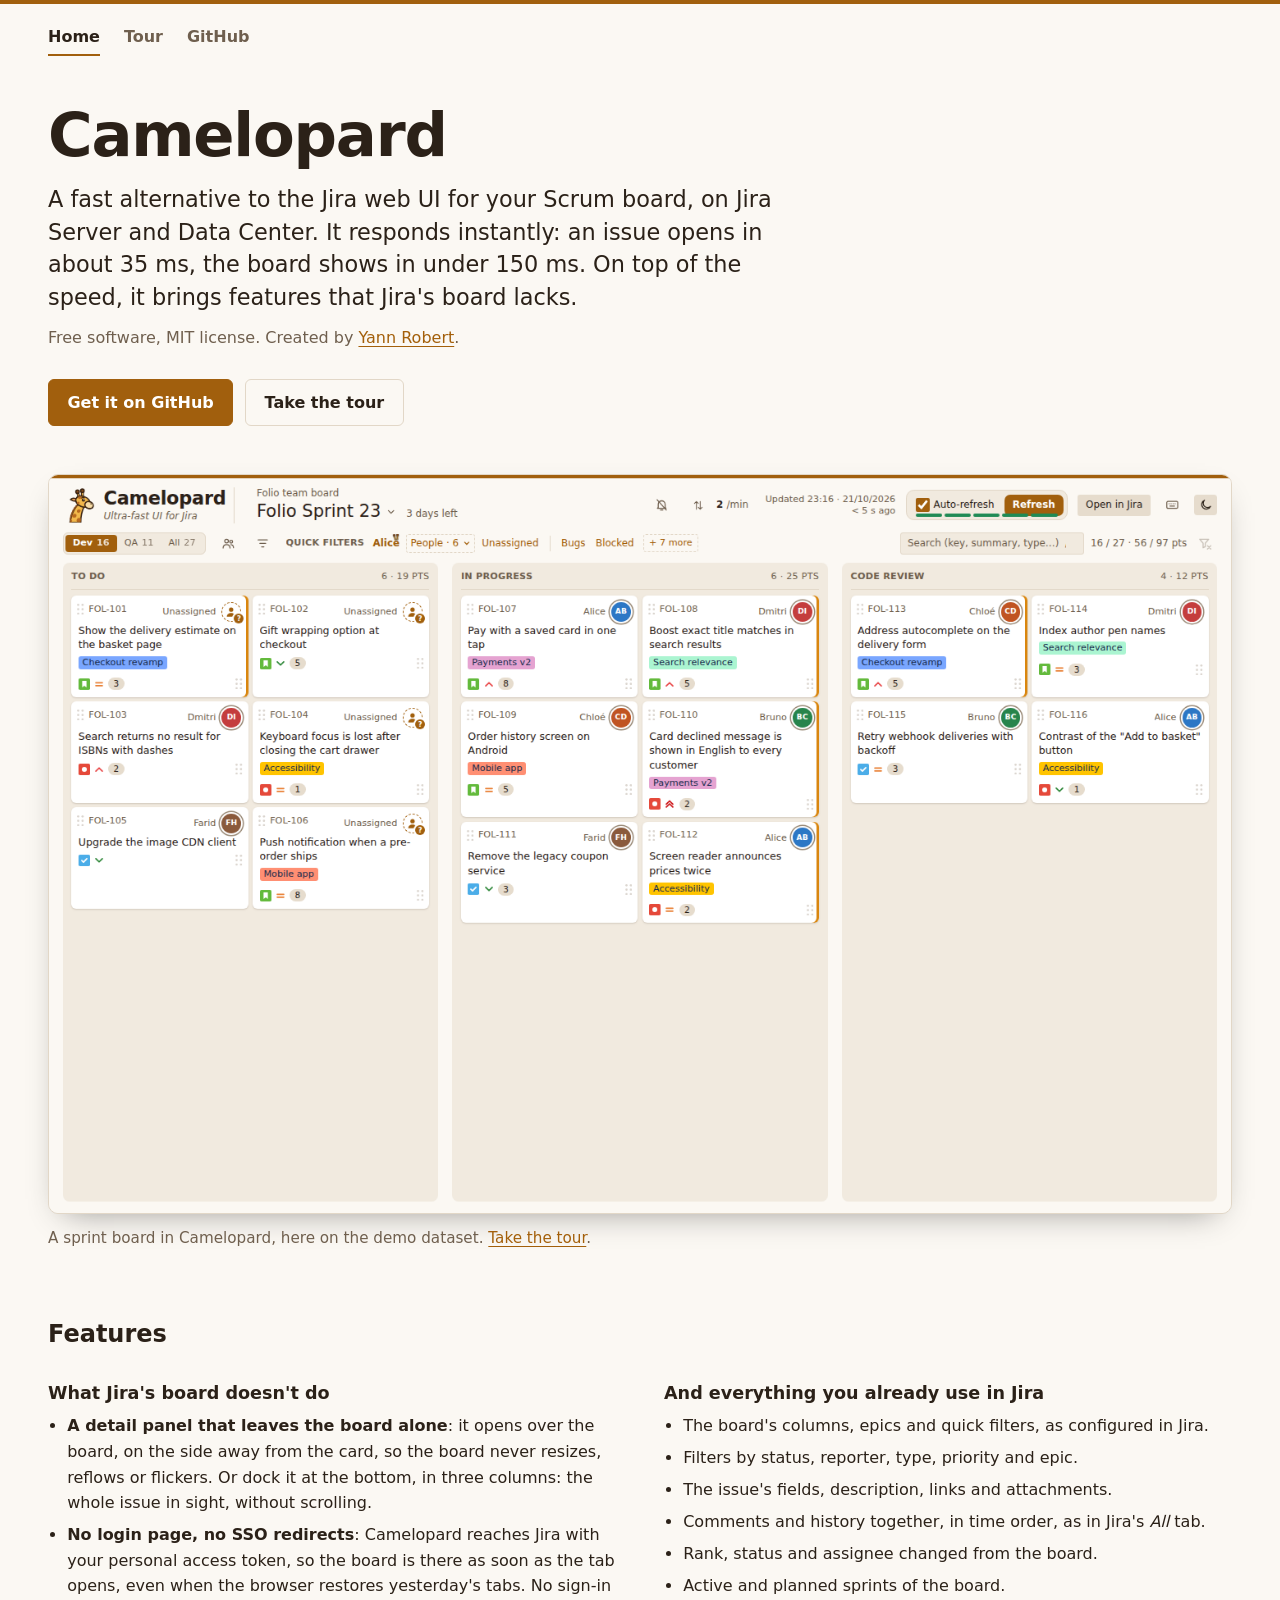
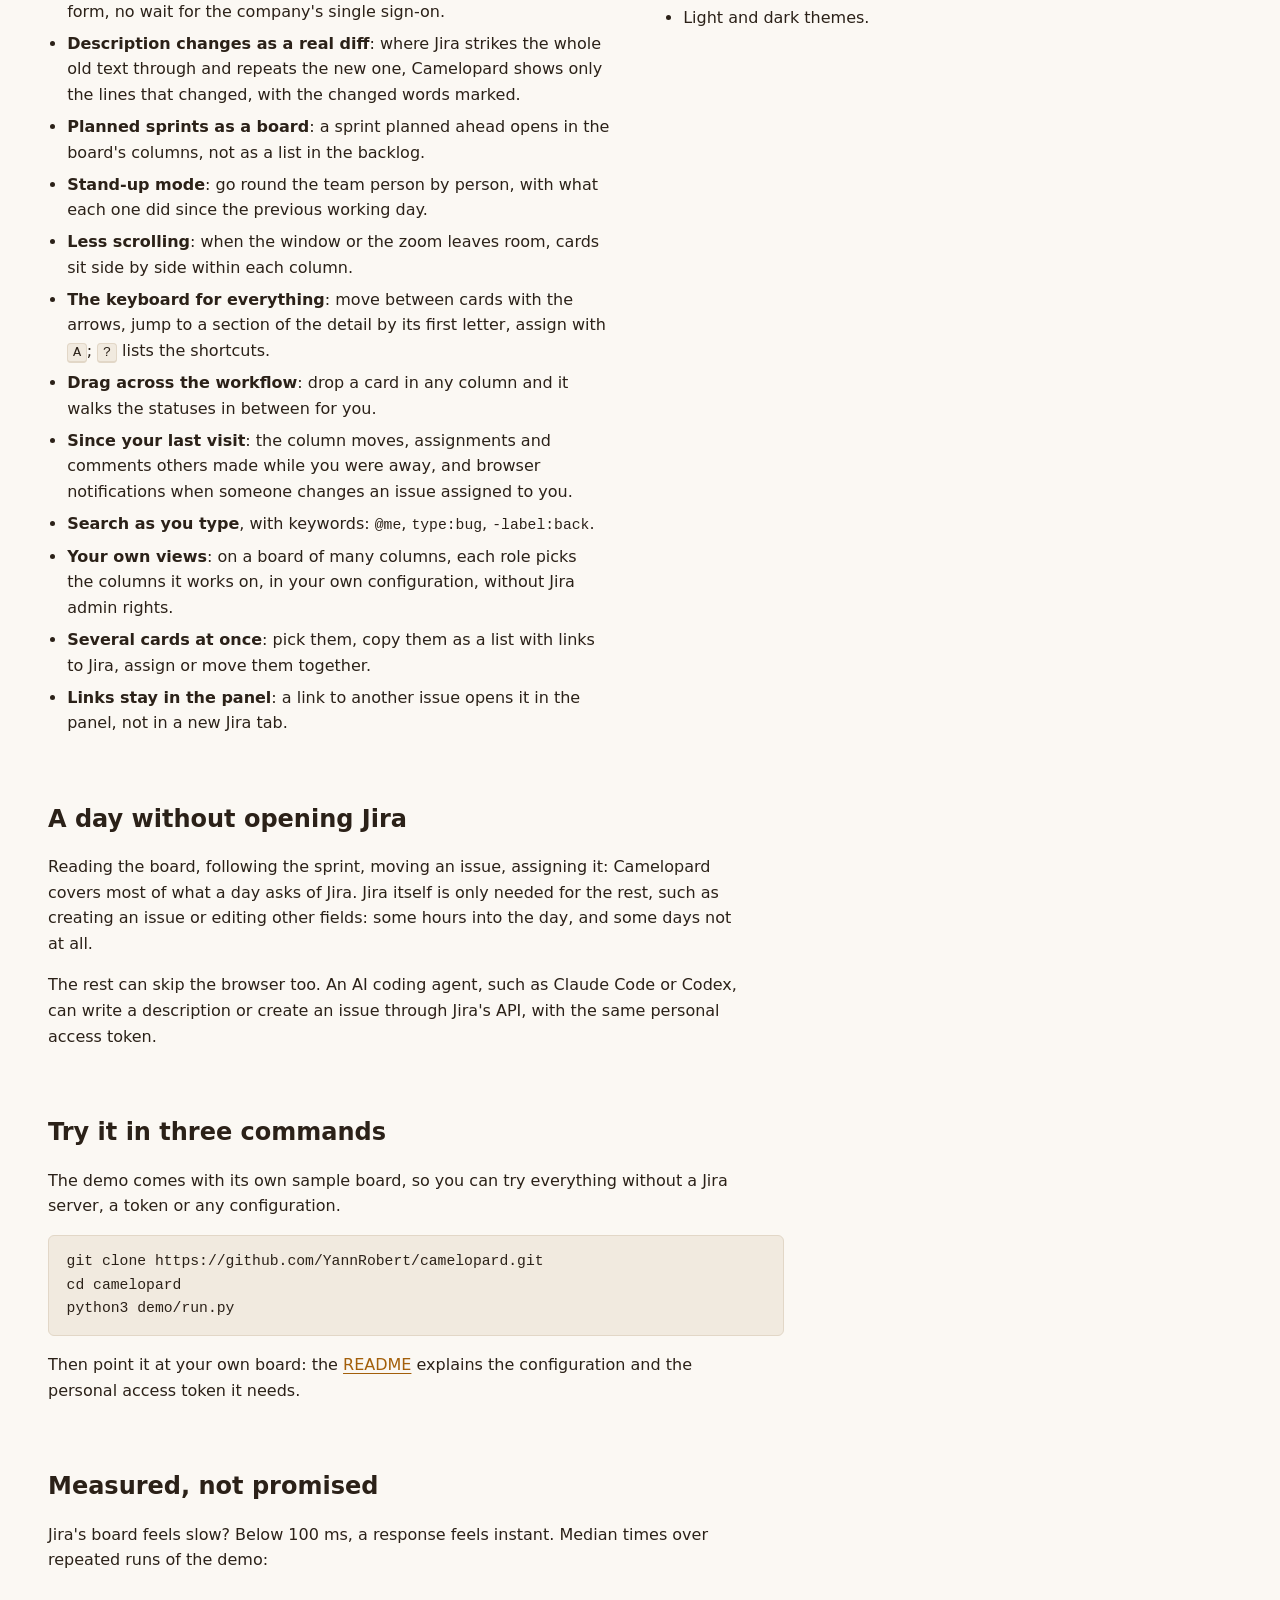
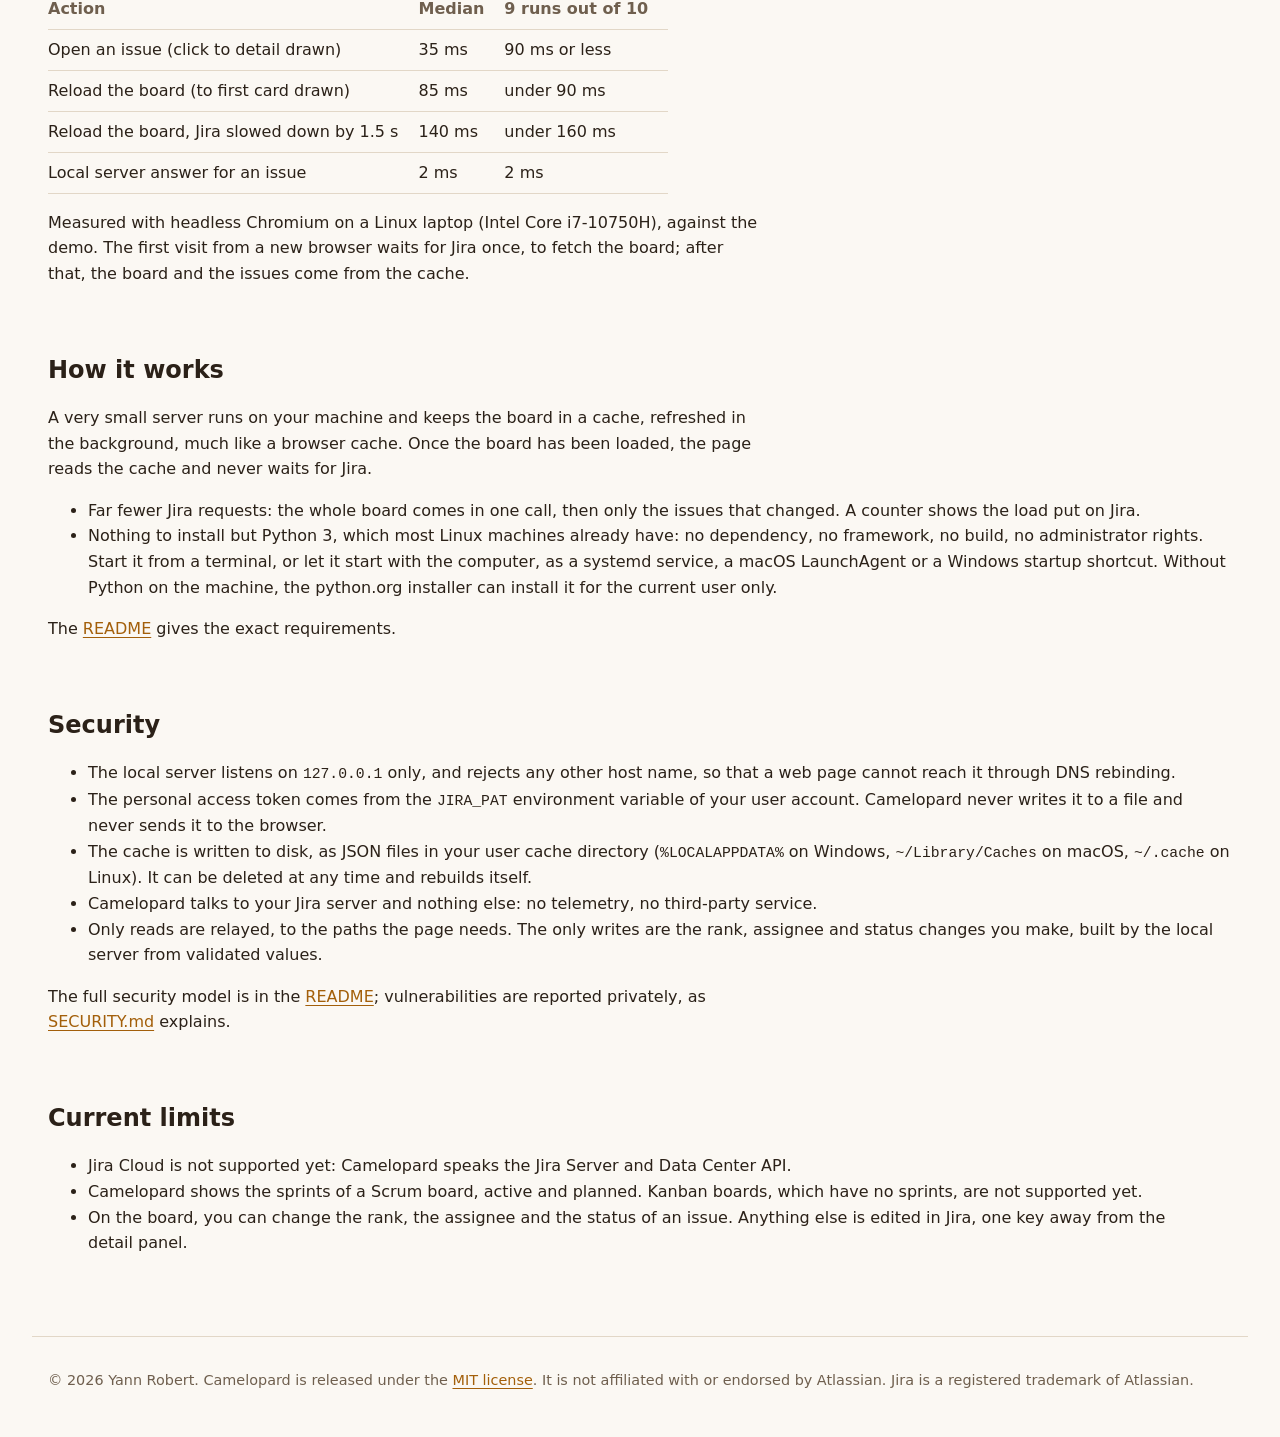
==== commit da7dc048: "MisteR Dashboard's home page rewritten around what reviewers and tech leads get: a GitLab merge requ" ====
--- a/camelopard/index.html
+++ b/camelopard/index.html
@@ -119,7 +119,7 @@
 
   <section>
     <h2>How it works</h2>
-    <p>A small server runs on your machine and keeps the board in a cache, refreshed in the background, much like a browser cache. Once the board has been loaded, the page reads the cache and never waits for Jira.</p>
+    <p>A very small server runs on your machine and keeps the board in a cache, refreshed in the background, much like a browser cache. Once the board has been loaded, the page reads the cache and never waits for Jira.</p>
     <ul>
       <li>Far fewer Jira requests: the whole board comes in one call, then only the issues that changed. A counter shows the load put on Jira.</li>
       <li>Nothing to install but Python 3, which most Linux machines already have: no dependency, no framework, no build, no administrator rights. Start it from a terminal, or let it start with the computer, as a systemd service, a macOS LaunchAgent or a Windows startup shortcut. Without Python on the machine, the python.org installer can install it for the current user only.</li>
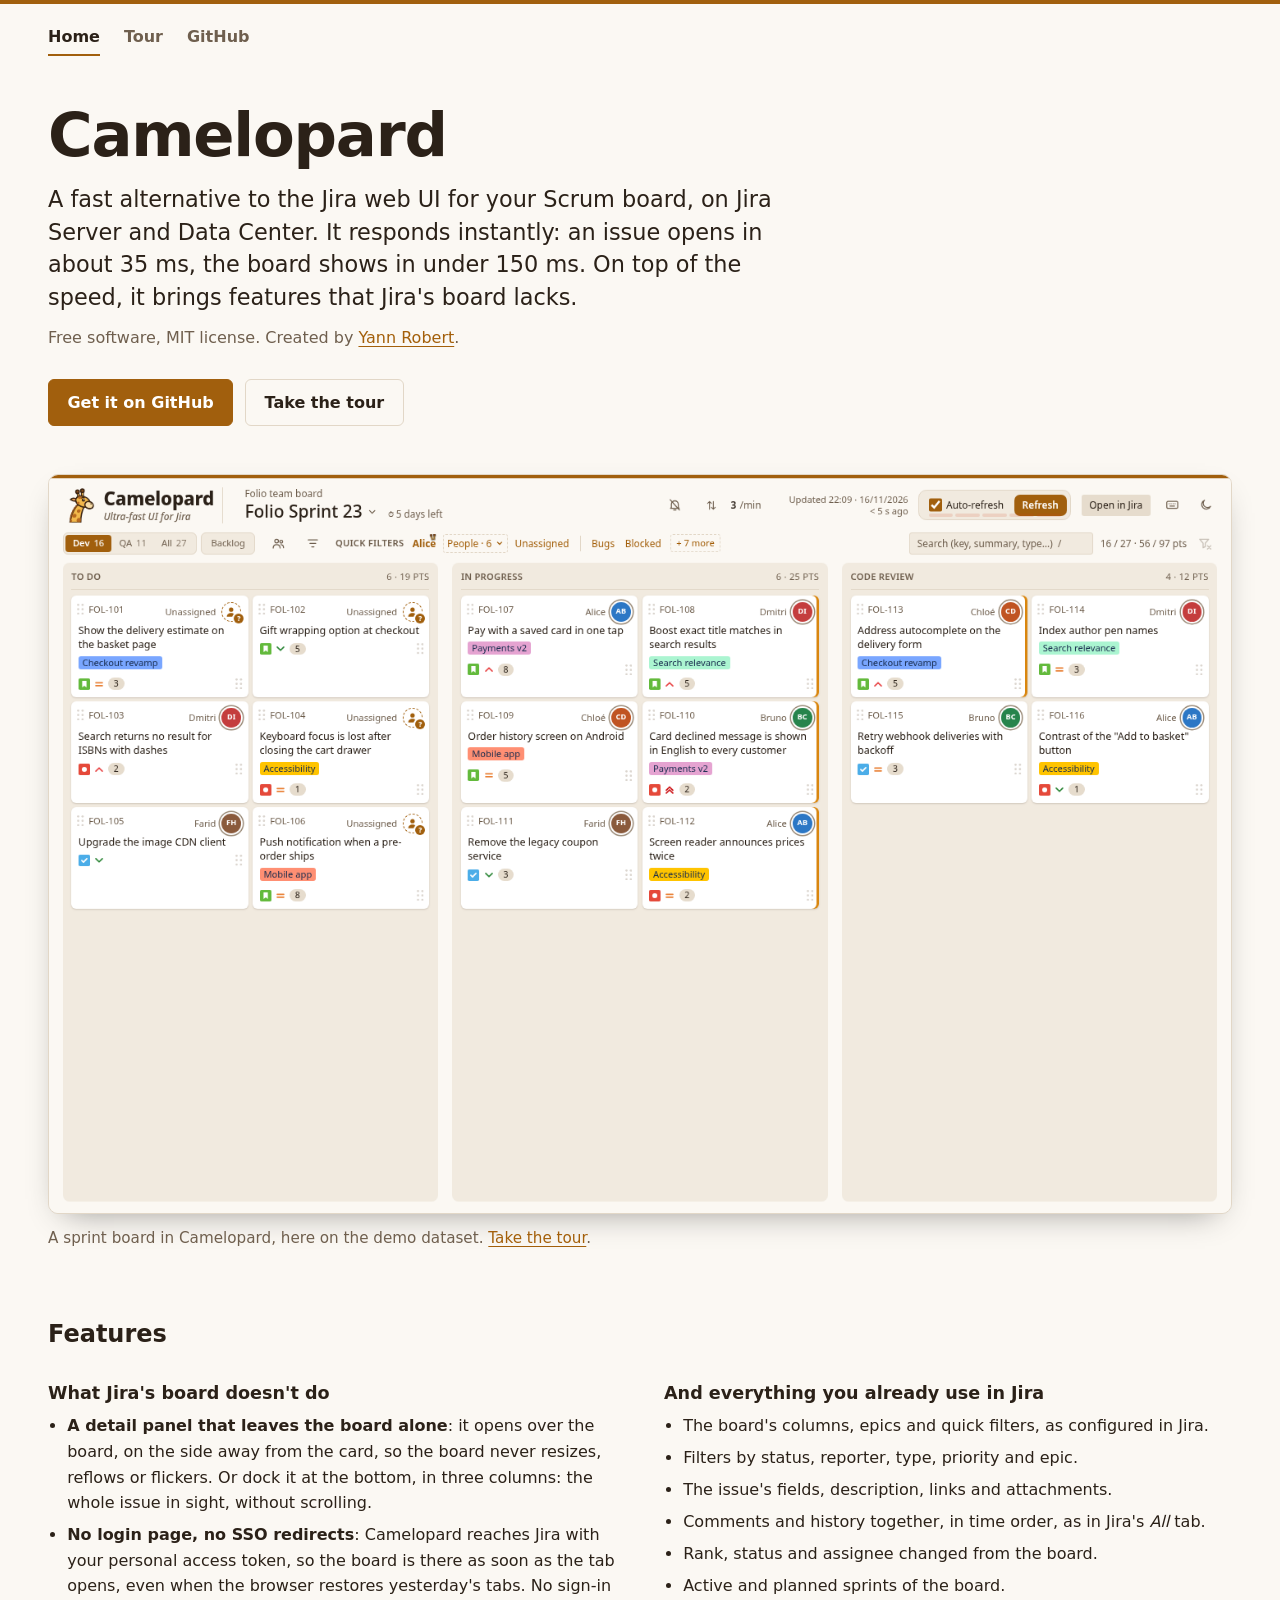
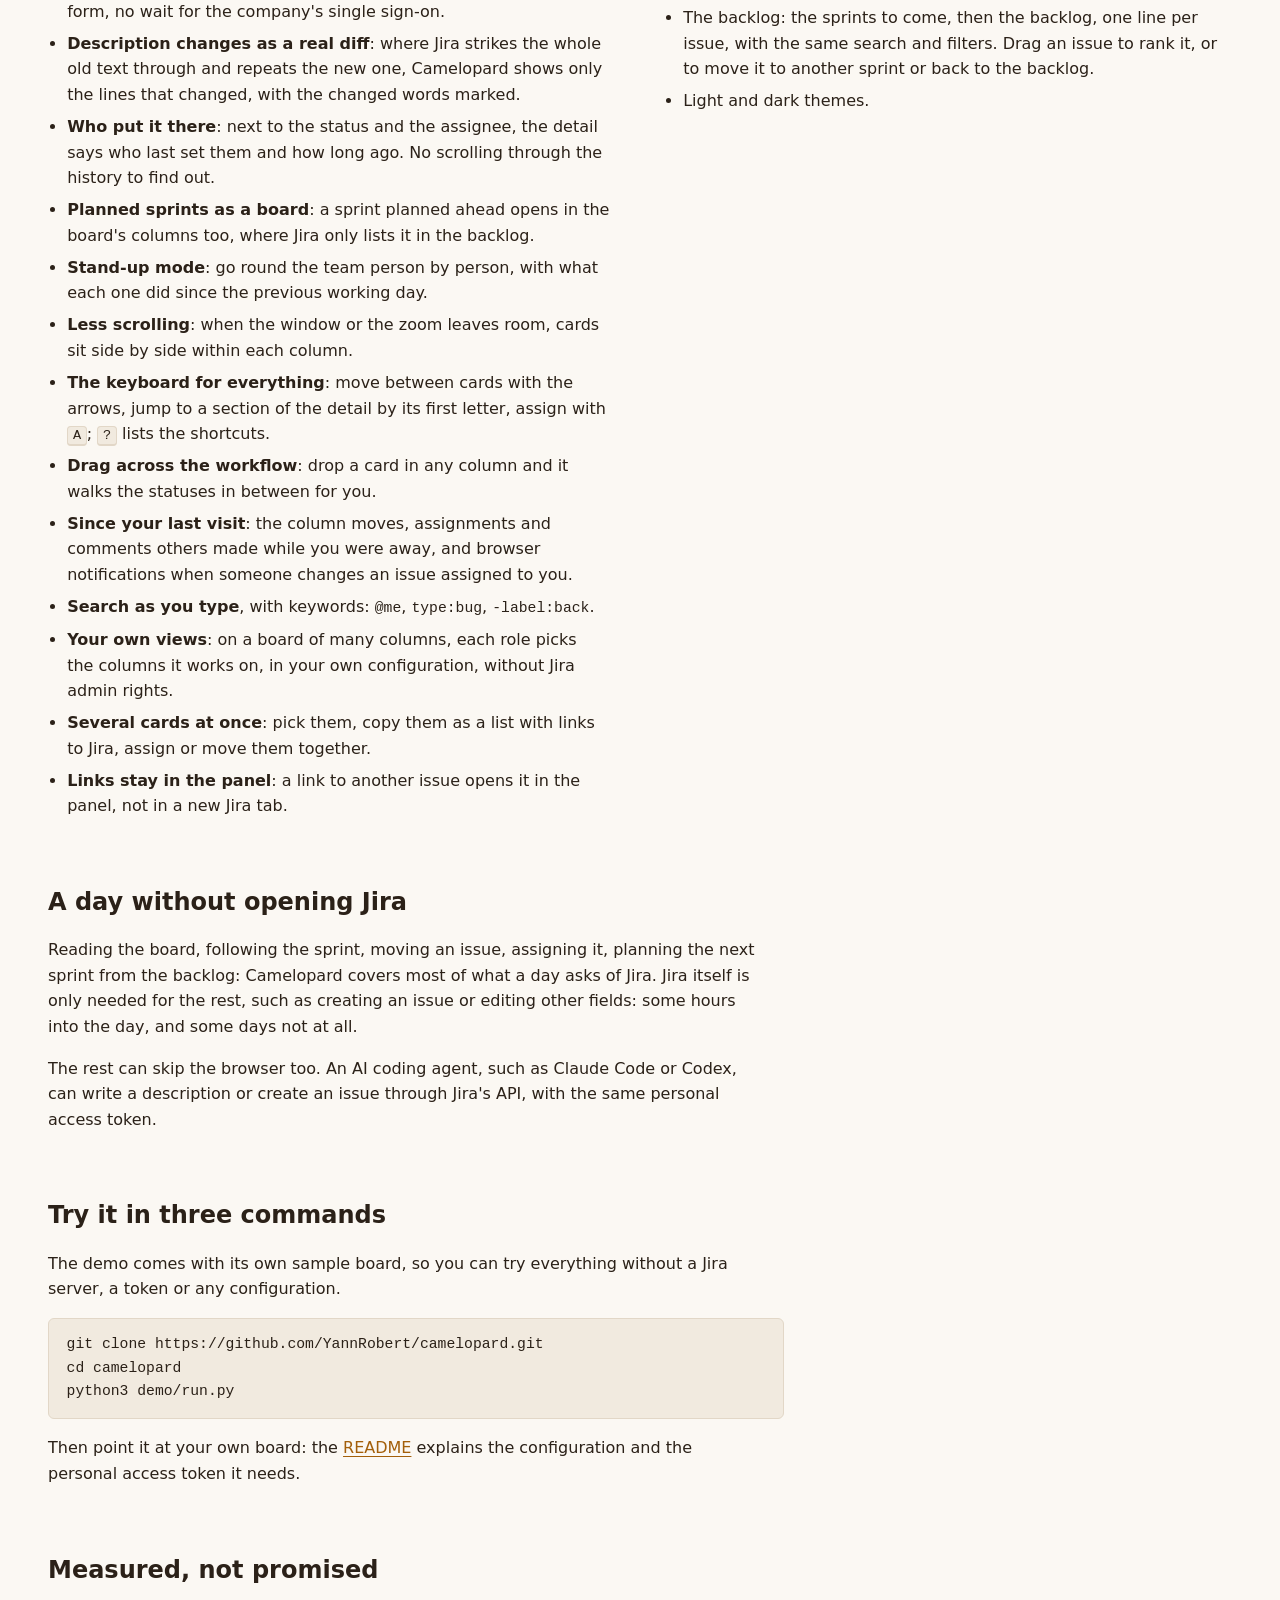
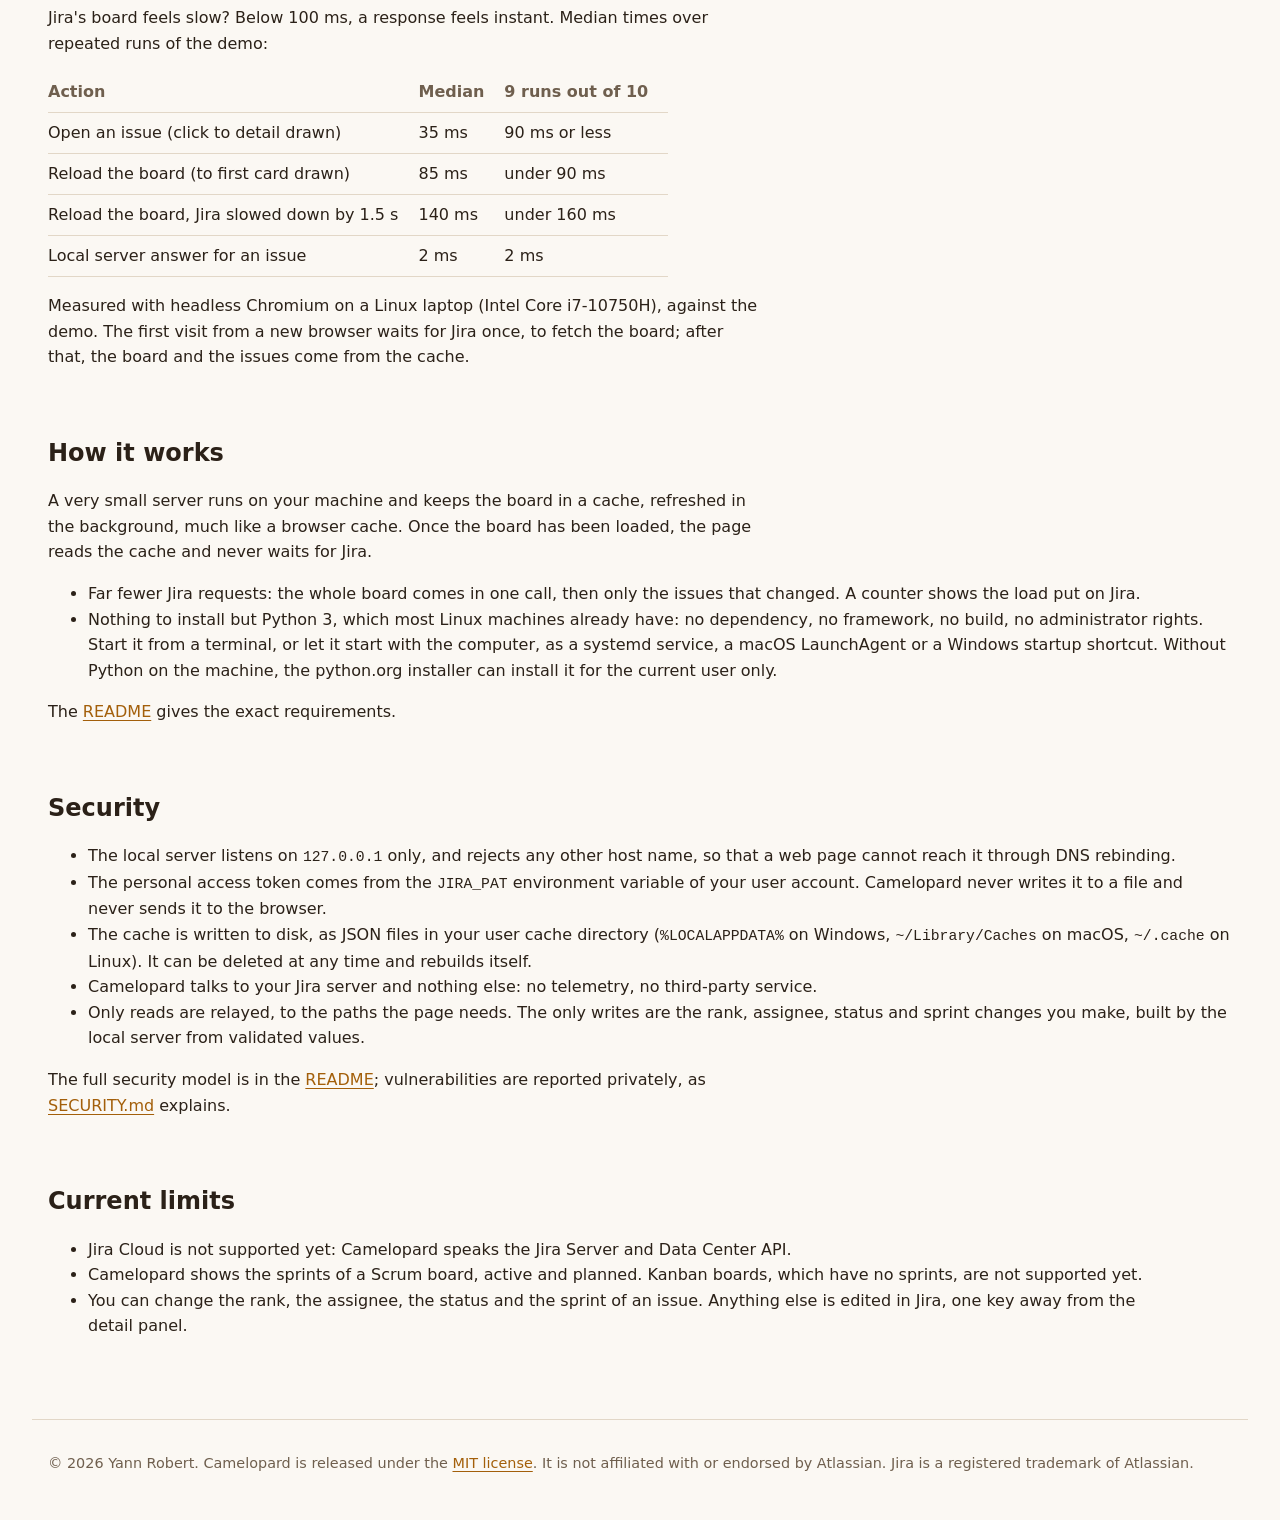
==== commit 07be197f: "Camelopard's website: the backlog view and who last set the status and the assignee, with the sprint" ====
--- a/camelopard/index.html
+++ b/camelopard/index.html
@@ -61,7 +61,8 @@
           <li><strong>A detail panel that leaves the board alone</strong>: it opens over the board, on the side away from the card, so the board never resizes, reflows or flickers. Or dock it at the bottom, in three columns: the whole issue in sight, without scrolling.</li>
           <li><strong>No login page, no SSO redirects</strong>: Camelopard reaches Jira with your personal access token, so the board is there as soon as the tab opens, even when the browser restores yesterday's tabs. No sign-in form, no wait for the company's single sign-on.</li>
           <li><strong>Description changes as a real diff</strong>: where Jira strikes the whole old text through and repeats the new one, Camelopard shows only the lines that changed, with the changed words marked.</li>
-          <li><strong>Planned sprints as a board</strong>: a sprint planned ahead opens in the board's columns, not as a list in the backlog.</li>
+          <li><strong>Who put it there</strong>: next to the status and the assignee, the detail says who last set them and how long ago. No scrolling through the history to find out.</li>
+          <li><strong>Planned sprints as a board</strong>: a sprint planned ahead opens in the board's columns too, where Jira only lists it in the backlog.</li>
           <li><strong>Stand-up mode</strong>: go round the team person by person, with what each one did since the previous working day.</li>
           <li><strong>Less scrolling</strong>: when the window or the zoom leaves room, cards sit side by side within each column.</li>
           <li><strong>The keyboard for everything</strong>: move between cards with the arrows, jump to a section of the detail by its first letter, assign with <kbd>A</kbd>; <kbd>?</kbd> lists the shortcuts.</li>
@@ -82,6 +83,7 @@
           <li>Comments and history together, in time order, as in Jira's <em>All</em> tab.</li>
           <li>Rank, status and assignee changed from the board.</li>
           <li>Active and planned sprints of the board.</li>
+          <li>The backlog: the sprints to come, then the backlog, one line per issue, with the same search and filters. Drag an issue to rank it, or to move it to another sprint or back to the backlog.</li>
           <li>Light and dark themes.</li>
         </ul>
       </div>
@@ -90,7 +92,7 @@
 
   <section>
     <h2>A day without opening Jira</h2>
-    <p>Reading the board, following the sprint, moving an issue, assigning it: Camelopard covers most of what a day asks of Jira. Jira itself is only needed for the rest, such as creating an issue or editing other fields: some hours into the day, and some days not at all.</p>
+    <p>Reading the board, following the sprint, moving an issue, assigning it, planning the next sprint from the backlog: Camelopard covers most of what a day asks of Jira. Jira itself is only needed for the rest, such as creating an issue or editing other fields: some hours into the day, and some days not at all.</p>
     <p>The rest can skip the browser too. An AI coding agent, such as Claude Code or Codex, can write a description or create an issue through Jira's API, with the same personal access token.</p>
   </section>
 
@@ -134,7 +136,7 @@
       <li>The personal access token comes from the <code>JIRA_PAT</code> environment variable of your user account. Camelopard never writes it to a file and never sends it to the browser.</li>
       <li>The cache is written to disk, as JSON files in your user cache directory (<code>%LOCALAPPDATA%</code> on Windows, <code>~/Library/Caches</code> on macOS, <code>~/.cache</code> on Linux). It can be deleted at any time and rebuilds itself.</li>
       <li>Camelopard talks to your Jira server and nothing else: no telemetry, no third-party service.</li>
-      <li>Only reads are relayed, to the paths the page needs. The only writes are the rank, assignee and status changes you make, built by the local server from validated values.</li>
+      <li>Only reads are relayed, to the paths the page needs. The only writes are the rank, assignee, status and sprint changes you make, built by the local server from validated values.</li>
     </ul>
     <p>The full security model is in the <a href="https://github.com/YannRobert/camelopard#security">README</a>; vulnerabilities are reported privately, as <a href="https://github.com/YannRobert/camelopard/blob/develop/SECURITY.md">SECURITY.md</a> explains.</p>
   </section>
@@ -143,7 +145,7 @@
     <ul>
       <li>Jira Cloud is not supported yet: Camelopard speaks the Jira Server and Data Center API.</li>
       <li>Camelopard shows the sprints of a Scrum board, active and planned. Kanban boards, which have no sprints, are not supported yet.</li>
-      <li>On the board, you can change the rank, the assignee and the status of an issue. Anything else is edited in Jira, one key away from the detail panel.</li>
+      <li>You can change the rank, the assignee, the status and the sprint of an issue. Anything else is edited in Jira, one key away from the detail panel.</li>
     </ul>
   </section>
 </main>
